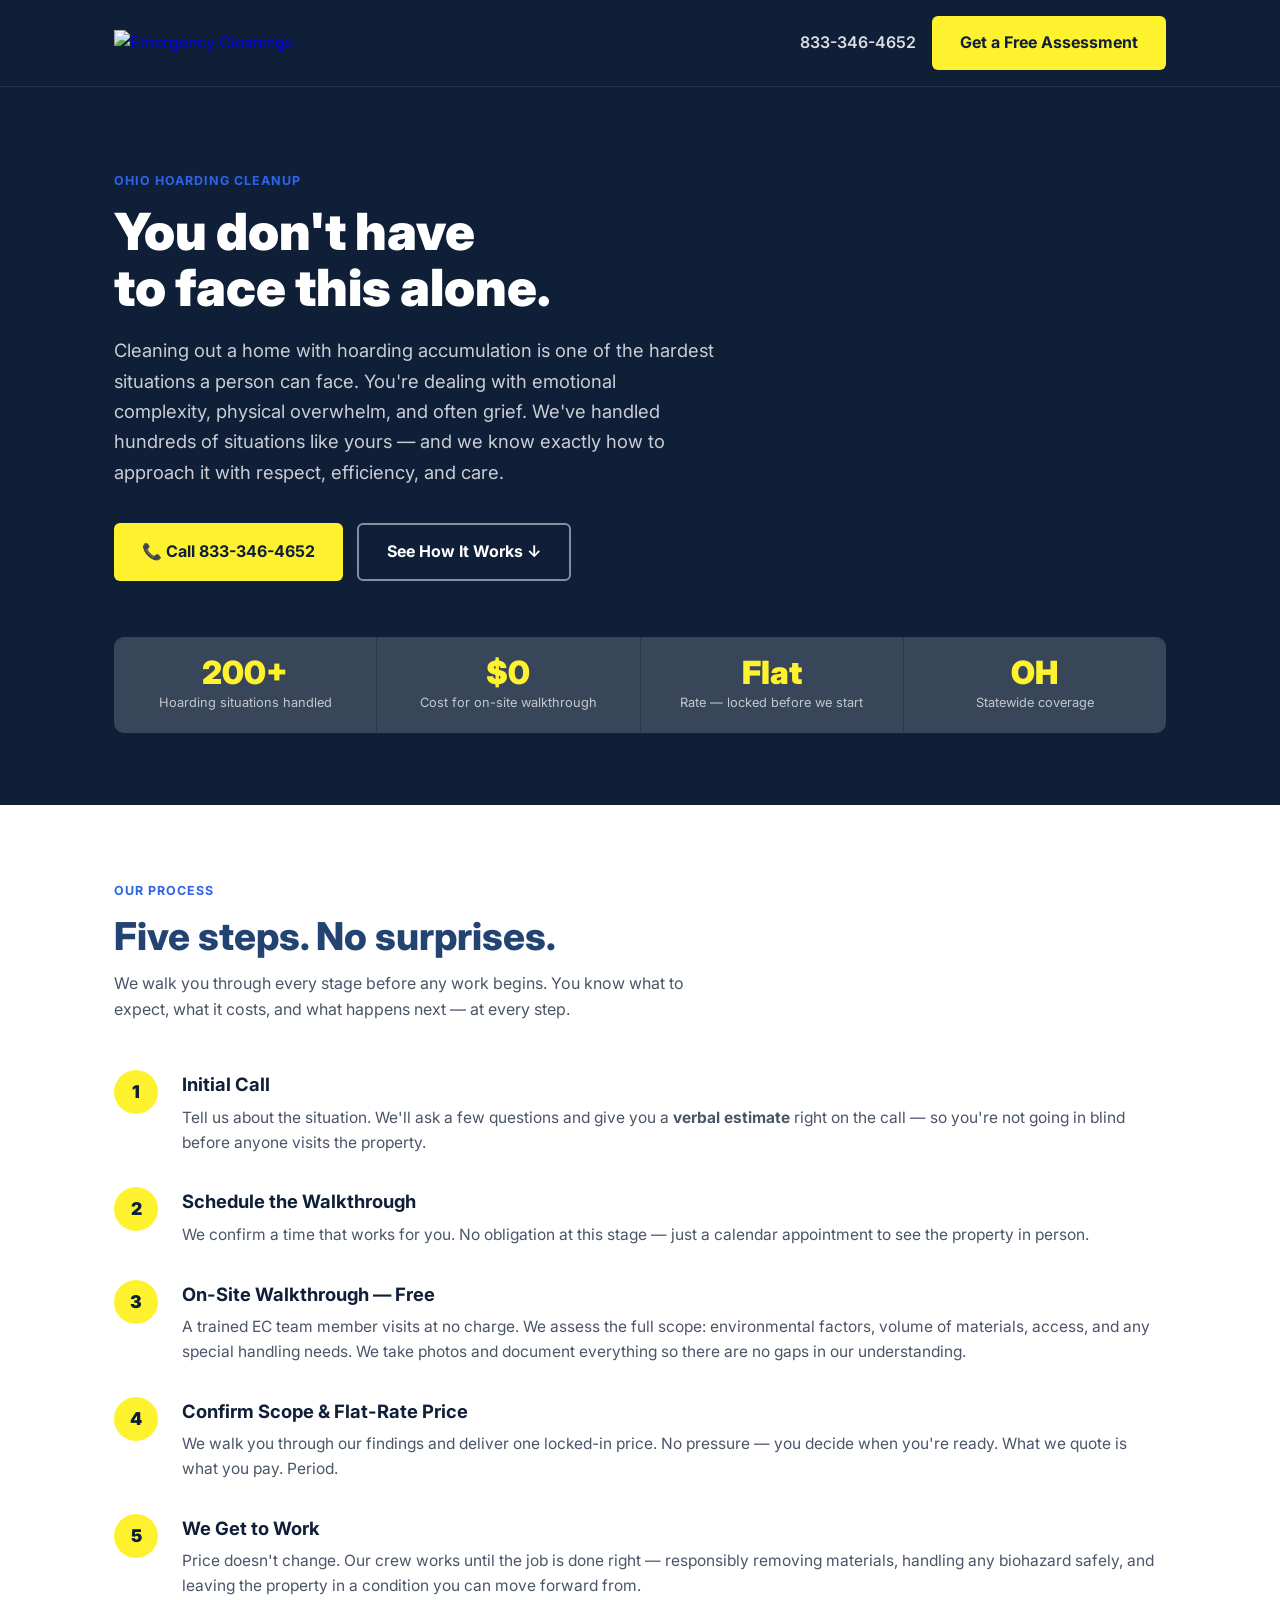
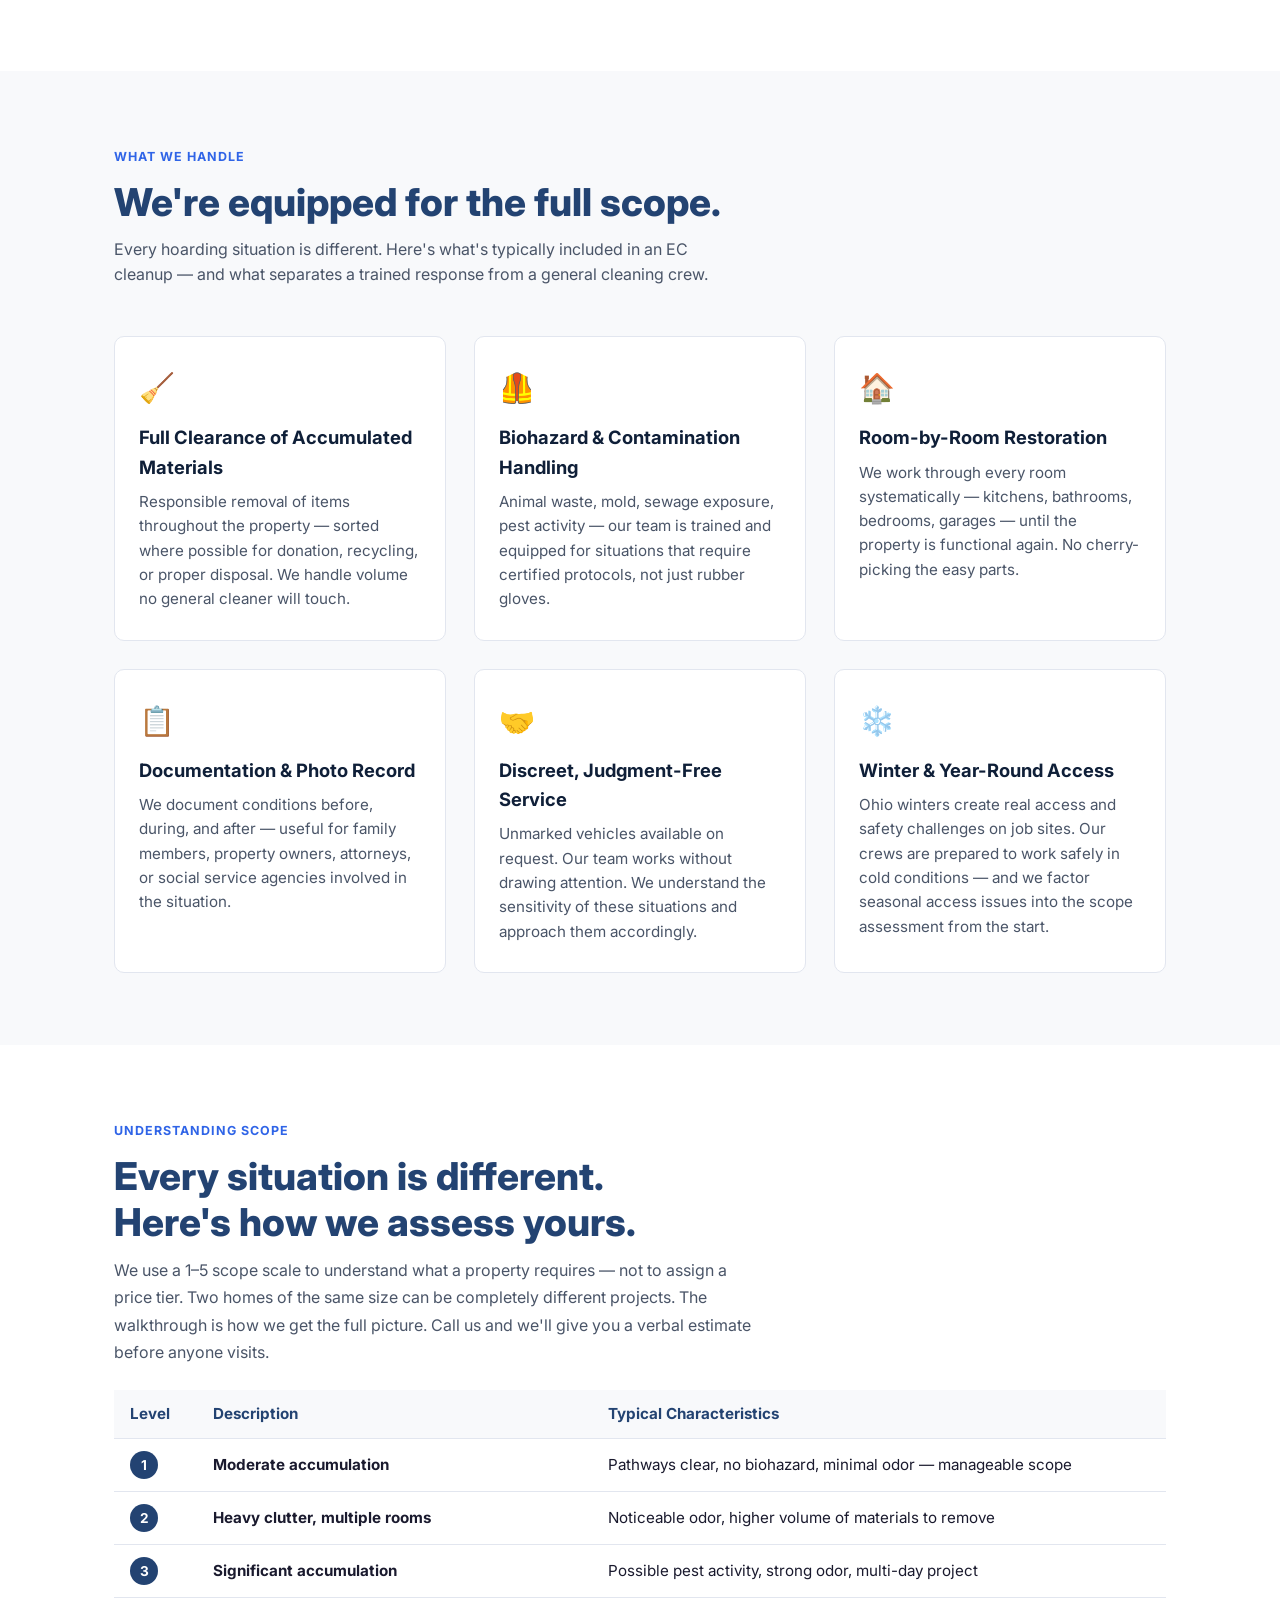
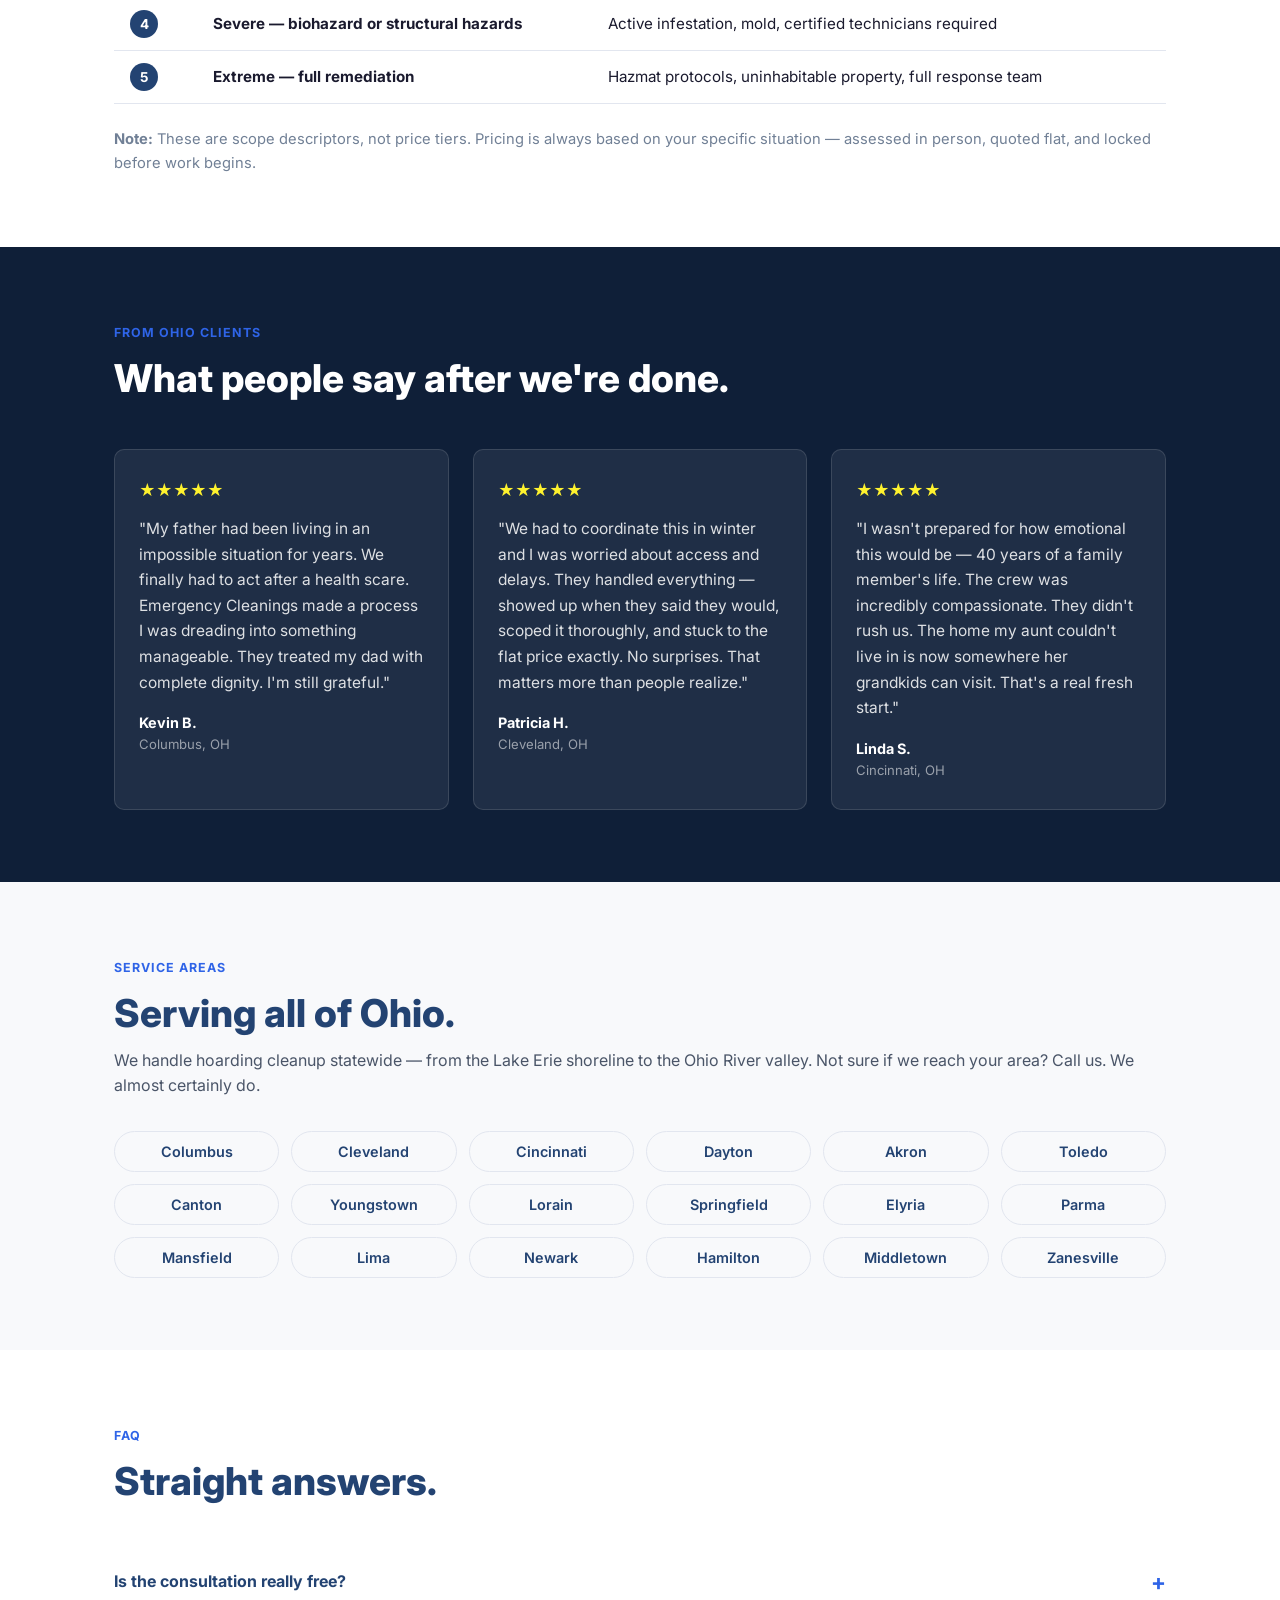
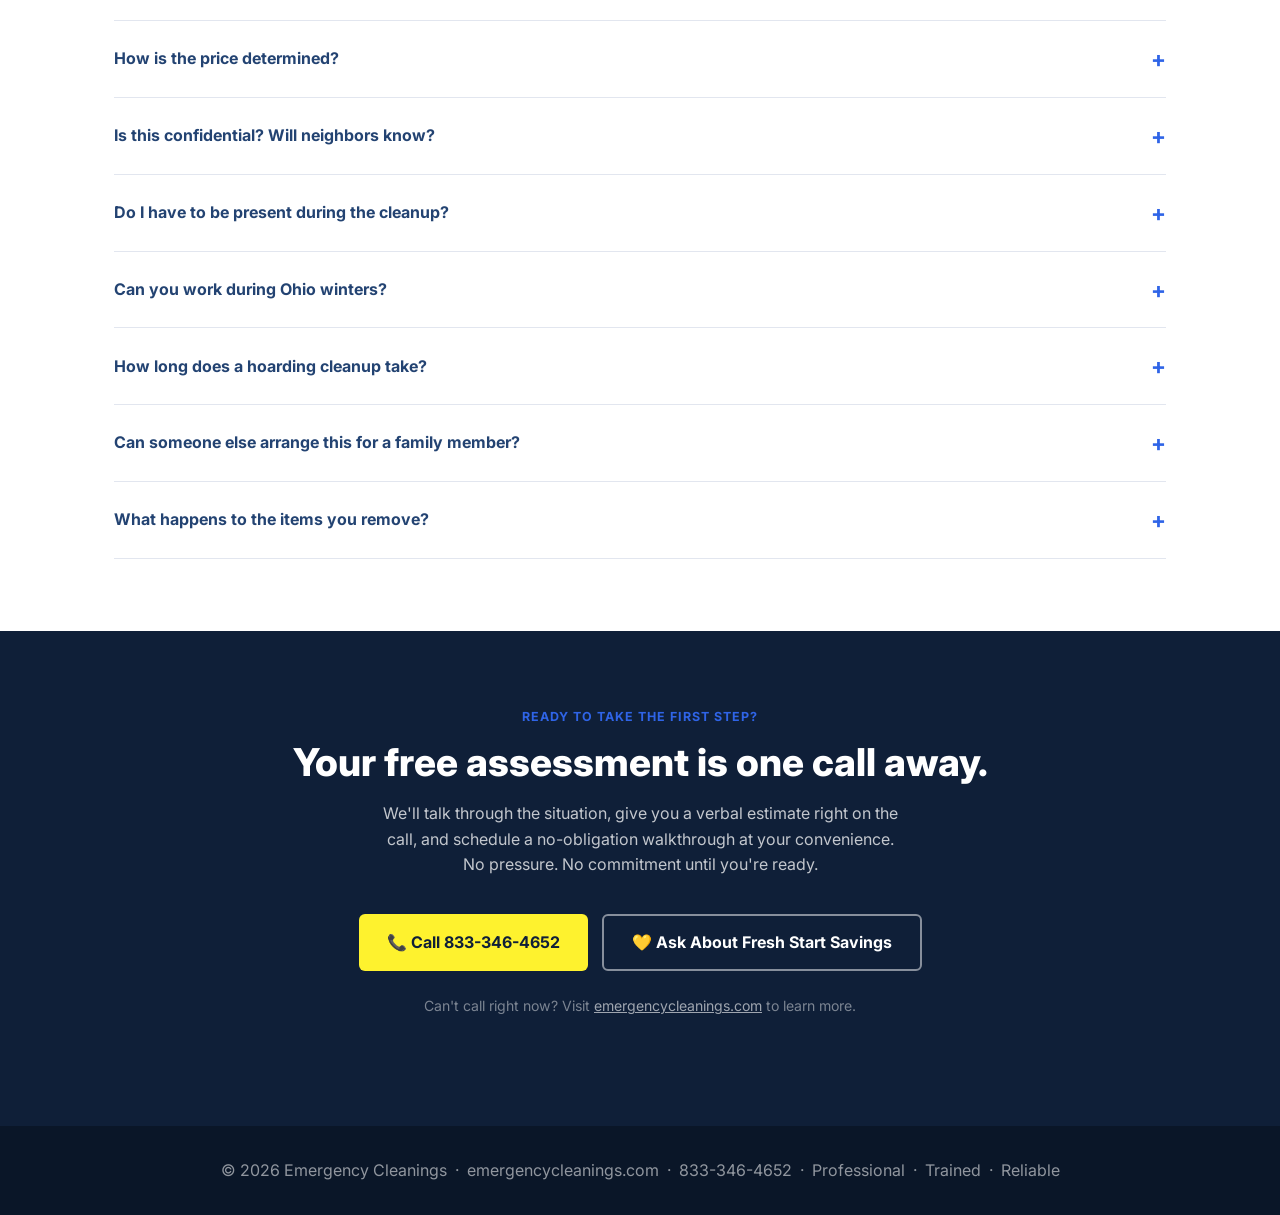
==== ohio-hoarding-cleanup/index.html @ 6fe68f60 "Add Ohio hoarding cleanup landing page" ====
<!DOCTYPE html>
<html lang="en">
<head>
  <meta charset="UTF-8" />
  <meta name="viewport" content="width=device-width, initial-scale=1.0" />
  <title>Ohio Hoarding Cleanup — Emergency Cleanings</title>
  <meta name="description" content="Professional hoarding cleanup in Ohio. Trained, licensed, and discreet. Free on-site assessment. Flat-rate pricing with no surprises. Serving Columbus, Cleveland, Cincinnati, Dayton, Akron, and more." />
  <meta property="og:title" content="Ohio Hoarding Cleanup — Emergency Cleanings" />
  <meta property="og:description" content="You don't have to face this alone. Trained hoarding cleanup specialists serving all of Ohio. Free assessment, flat-rate pricing." />
  <meta property="og:url" content="https://emergencycleanings.com/ohio-hoarding-cleanup/" />
  <link rel="preconnect" href="https://fonts.googleapis.com" />
  <link href="https://fonts.googleapis.com/css2?family=Inter:wght@400;600;700;800;900&display=swap" rel="stylesheet" />
  <link rel="stylesheet" href="../shared/styles.css" />

  <!-- Schema: LocalBusiness -->
  <script type="application/ld+json">
  {
    "@context": "https://schema.org",
    "@type": "LocalBusiness",
    "name": "Emergency Cleanings — Ohio",
    "url": "https://emergencycleanings.com/ohio-hoarding-cleanup/",
    "telephone": "833-346-4652",
    "description": "Professional hoarding cleanup services across Ohio. Trained, licensed, and discreet.",
    "areaServed": {
      "@type": "State",
      "name": "Ohio"
    },
    "serviceType": "Hoarding Cleanup",
    "priceRange": "$$"
  }
  </script>
</head>
<body>

<!-- ============================
     NAV
     ============================ -->
<nav class="nav">
  <div class="container nav__inner">
    <a class="nav__logo" href="https://emergencycleanings.com">
      <img src="https://emergencycleanings.com/wp-content/uploads/2022/07/Final-logo-for-buyer-png.png" alt="Emergency Cleanings" />
    </a>
    <div class="nav__right">
      <a class="nav__phone" href="tel:8333464652">833-346-4652</a>
      <a class="btn btn--primary" href="tel:8333464652">Get a Free Assessment</a>
    </div>
  </div>
</nav>

<!-- ============================
     HERO
     ============================ -->
<section class="hero">
  <div class="container">
    <span class="eyebrow hero__label">Ohio Hoarding Cleanup</span>
    <h1>You don't have<br>to face this alone.</h1>
    <p class="hero__sub">
      Cleaning out a home with hoarding accumulation is one of the hardest situations a person can face.
      You're dealing with emotional complexity, physical overwhelm, and often grief.
      We've handled hundreds of situations like yours — and we know exactly how to approach it
      with respect, efficiency, and care.
    </p>
    <div class="hero__ctas">
      <a class="btn btn--primary" href="tel:8333464652">📞 Call 833-346-4652</a>
      <a class="btn btn--secondary" href="#how-it-works">See How It Works ↓</a>
    </div>

    <!-- Stats bar -->
    <div class="stats-bar">
      <div class="stat">
        <span class="stat__num">200+</span>
        <span class="stat__label">Hoarding situations handled</span>
      </div>
      <div class="stat">
        <span class="stat__num">$0</span>
        <span class="stat__label">Cost for on-site walkthrough</span>
      </div>
      <div class="stat">
        <span class="stat__num">Flat</span>
        <span class="stat__label">Rate — locked before we start</span>
      </div>
      <div class="stat">
        <span class="stat__num">OH</span>
        <span class="stat__label">Statewide coverage</span>
      </div>
    </div>
  </div>
</section>

<!-- ============================
     HOW IT WORKS
     ============================ -->
<section class="section" id="how-it-works">
  <div class="container">
    <span class="eyebrow">Our Process</span>
    <h2>Five steps. No surprises.</h2>
    <p style="color:#4a5568; max-width:580px; margin: 12px 0 48px;">
      We walk you through every stage before any work begins.
      You know what to expect, what it costs, and what happens next — at every step.
    </p>

    <div class="steps">
      <div class="step">
        <div class="step__num">1</div>
        <div class="step__body">
          <h3>Initial Call</h3>
          <p>
            Tell us about the situation. We'll ask a few questions and give you a <strong>verbal estimate</strong>
            right on the call — so you're not going in blind before anyone visits the property.
          </p>
        </div>
      </div>
      <div class="step">
        <div class="step__num">2</div>
        <div class="step__body">
          <h3>Schedule the Walkthrough</h3>
          <p>
            We confirm a time that works for you. No obligation at this stage —
            just a calendar appointment to see the property in person.
          </p>
        </div>
      </div>
      <div class="step">
        <div class="step__num">3</div>
        <div class="step__body">
          <h3>On-Site Walkthrough — Free</h3>
          <p>
            A trained EC team member visits at no charge. We assess the full scope:
            environmental factors, volume of materials, access, and any special handling needs.
            We take photos and document everything so there are no gaps in our understanding.
          </p>
        </div>
      </div>
      <div class="step">
        <div class="step__num">4</div>
        <div class="step__body">
          <h3>Confirm Scope &amp; Flat-Rate Price</h3>
          <p>
            We walk you through our findings and deliver one locked-in price.
            No pressure — you decide when you're ready. What we quote is what you pay. Period.
          </p>
        </div>
      </div>
      <div class="step">
        <div class="step__num">5</div>
        <div class="step__body">
          <h3>We Get to Work</h3>
          <p>
            Price doesn't change. Our crew works until the job is done right —
            responsibly removing materials, handling any biohazard safely, and leaving the property
            in a condition you can move forward from.
          </p>
        </div>
      </div>
    </div>
  </div>
</section>

<!-- ============================
     WHAT'S INCLUDED
     ============================ -->
<section class="section section--light">
  <div class="container">
    <span class="eyebrow">What We Handle</span>
    <h2>We're equipped for the full scope.</h2>
    <p style="color:#4a5568; max-width:600px; margin: 12px 0 0;">
      Every hoarding situation is different. Here's what's typically included in an EC cleanup — and what
      separates a trained response from a general cleaning crew.
    </p>

    <div class="features">
      <div class="feature">
        <span class="feature__icon">🧹</span>
        <h3>Full Clearance of Accumulated Materials</h3>
        <p>
          Responsible removal of items throughout the property — sorted where possible for donation,
          recycling, or proper disposal. We handle volume no general cleaner will touch.
        </p>
      </div>
      <div class="feature">
        <span class="feature__icon">🦺</span>
        <h3>Biohazard &amp; Contamination Handling</h3>
        <p>
          Animal waste, mold, sewage exposure, pest activity — our team is trained and equipped
          for situations that require certified protocols, not just rubber gloves.
        </p>
      </div>
      <div class="feature">
        <span class="feature__icon">🏠</span>
        <h3>Room-by-Room Restoration</h3>
        <p>
          We work through every room systematically — kitchens, bathrooms, bedrooms, garages —
          until the property is functional again. No cherry-picking the easy parts.
        </p>
      </div>
      <div class="feature">
        <span class="feature__icon">📋</span>
        <h3>Documentation &amp; Photo Record</h3>
        <p>
          We document conditions before, during, and after — useful for family members,
          property owners, attorneys, or social service agencies involved in the situation.
        </p>
      </div>
      <div class="feature">
        <span class="feature__icon">🤝</span>
        <h3>Discreet, Judgment-Free Service</h3>
        <p>
          Unmarked vehicles available on request. Our team works without drawing attention.
          We understand the sensitivity of these situations and approach them accordingly.
        </p>
      </div>
      <div class="feature">
        <span class="feature__icon">❄️</span>
        <h3>Winter &amp; Year-Round Access</h3>
        <p>
          Ohio winters create real access and safety challenges on job sites.
          Our crews are prepared to work safely in cold conditions — and we factor
          seasonal access issues into the scope assessment from the start.
        </p>
      </div>
    </div>
  </div>
</section>

<!-- ============================
     SCOPE SCALE
     ============================ -->
<section class="section">
  <div class="container">
    <span class="eyebrow">Understanding Scope</span>
    <h2>Every situation is different.<br>Here's how we assess yours.</h2>
    <p style="color:#4a5568; max-width:640px; margin: 12px 0 0; line-height:1.7;">
      We use a 1–5 scope scale to understand what a property requires — not to assign a price tier.
      Two homes of the same size can be completely different projects. The walkthrough is how we
      get the full picture. Call us and we'll give you a verbal estimate before anyone visits.
    </p>

    <table class="scope-table">
      <thead>
        <tr>
          <th>Level</th>
          <th>Description</th>
          <th>Typical Characteristics</th>
        </tr>
      </thead>
      <tbody>
        <tr>
          <td><span class="scope-badge">1</span></td>
          <td><strong>Moderate accumulation</strong></td>
          <td>Pathways clear, no biohazard, minimal odor — manageable scope</td>
        </tr>
        <tr>
          <td><span class="scope-badge">2</span></td>
          <td><strong>Heavy clutter, multiple rooms</strong></td>
          <td>Noticeable odor, higher volume of materials to remove</td>
        </tr>
        <tr>
          <td><span class="scope-badge">3</span></td>
          <td><strong>Significant accumulation</strong></td>
          <td>Possible pest activity, strong odor, multi-day project</td>
        </tr>
        <tr>
          <td><span class="scope-badge">4</span></td>
          <td><strong>Severe — biohazard or structural hazards</strong></td>
          <td>Active infestation, mold, certified technicians required</td>
        </tr>
        <tr>
          <td><span class="scope-badge">5</span></td>
          <td><strong>Extreme — full remediation</strong></td>
          <td>Hazmat protocols, uninhabitable property, full response team</td>
        </tr>
      </tbody>
    </table>

    <p style="margin-top:24px; font-size:0.92rem; color:#718096;">
      <strong>Note:</strong> These are scope descriptors, not price tiers. Pricing is always based on your specific situation —
      assessed in person, quoted flat, and locked before work begins.
    </p>
  </div>
</section>

<!-- ============================
     TESTIMONIALS
     ============================ -->
<section class="section section--dark">
  <div class="container">
    <span class="eyebrow">From Ohio Clients</span>
    <h2 style="color:var(--white);">What people say after we're done.</h2>

    <div class="testimonials">
      <div class="testimonial">
        <div class="testimonial__stars">★★★★★</div>
        <p class="testimonial__text">
          "My father had been living in an impossible situation for years. We finally had to act
          after a health scare. Emergency Cleanings made a process I was dreading into something
          manageable. They treated my dad with complete dignity. I'm still grateful."
        </p>
        <div class="testimonial__name">Kevin B.</div>
        <div class="testimonial__loc">Columbus, OH</div>
      </div>
      <div class="testimonial">
        <div class="testimonial__stars">★★★★★</div>
        <p class="testimonial__text">
          "We had to coordinate this in winter and I was worried about access and delays.
          They handled everything — showed up when they said they would, scoped it thoroughly,
          and stuck to the flat price exactly. No surprises. That matters more than people realize."
        </p>
        <div class="testimonial__name">Patricia H.</div>
        <div class="testimonial__loc">Cleveland, OH</div>
      </div>
      <div class="testimonial">
        <div class="testimonial__stars">★★★★★</div>
        <p class="testimonial__text">
          "I wasn't prepared for how emotional this would be — 40 years of a family member's life.
          The crew was incredibly compassionate. They didn't rush us. The home my aunt couldn't live in
          is now somewhere her grandkids can visit. That's a real fresh start."
        </p>
        <div class="testimonial__name">Linda S.</div>
        <div class="testimonial__loc">Cincinnati, OH</div>
      </div>
    </div>
  </div>
</section>

<!-- ============================
     SERVICE AREAS
     ============================ -->
<section class="section section--light">
  <div class="container">
    <span class="eyebrow">Service Areas</span>
    <h2>Serving all of Ohio.</h2>
    <p style="color:#4a5568; margin: 12px 0 0;">
      We handle hoarding cleanup statewide — from the Lake Erie shoreline to the Ohio River valley.
      Not sure if we reach your area? Call us. We almost certainly do.
    </p>

    <div class="cities-grid">
      <div class="city-pill">Columbus</div>
      <div class="city-pill">Cleveland</div>
      <div class="city-pill">Cincinnati</div>
      <div class="city-pill">Dayton</div>
      <div class="city-pill">Akron</div>
      <div class="city-pill">Toledo</div>
      <div class="city-pill">Canton</div>
      <div class="city-pill">Youngstown</div>
      <div class="city-pill">Lorain</div>
      <div class="city-pill">Springfield</div>
      <div class="city-pill">Elyria</div>
      <div class="city-pill">Parma</div>
      <div class="city-pill">Mansfield</div>
      <div class="city-pill">Lima</div>
      <div class="city-pill">Newark</div>
      <div class="city-pill">Hamilton</div>
      <div class="city-pill">Middletown</div>
      <div class="city-pill">Zanesville</div>
    </div>
  </div>
</section>

<!-- ============================
     FAQ
     ============================ -->
<section class="section">
  <div class="container">
    <span class="eyebrow">FAQ</span>
    <h2>Straight answers.</h2>

    <div class="faq" style="margin-top:40px;">
      <details class="faq-item">
        <summary>Is the consultation really free?</summary>
        <p>Yes. There's no charge for travel, our time, or the on-site walkthrough. We visit, assess, and give you a locked-in flat price. You decide from there — no pressure, no obligation.</p>
      </details>
      <details class="faq-item">
        <summary>How is the price determined?</summary>
        <p>We don't bill by the hour and we don't publish a price menu — because every situation is genuinely different. Pricing is based on five factors: environmental risk, disposal and hauling volume, distance and access, labor and scope, and supplies and equipment. We scope your project in person, then give you one flat rate that doesn't change.</p>
      </details>
      <details class="faq-item">
        <summary>Is this confidential? Will neighbors know?</summary>
        <p>We understand the sensitivity of these situations. Unmarked vehicles are available on request. Our crew works professionally and without drawing attention. What happens at the property stays between you and us.</p>
      </details>
      <details class="faq-item">
        <summary>Do I have to be present during the cleanup?</summary>
        <p>Not necessarily. Many clients prefer not to be on-site for the full project — that's completely fine. We'll coordinate access, keep you updated, and walk you through the finished space when we're done.</p>
      </details>
      <details class="faq-item">
        <summary>Can you work during Ohio winters?</summary>
        <p>Yes. We factor seasonal conditions into the scope assessment — access challenges, weather delays, and cold-weather safety protocols are part of what we plan for. We don't let Ohio winters be an excuse to defer work that needs to happen.</p>
      </details>
      <details class="faq-item">
        <summary>How long does a hoarding cleanup take?</summary>
        <p>It depends on the scope. A Level 1 or 2 situation may be completed in a day. Levels 3–5 are typically multi-day projects. We'll give you an honest timeline estimate during the walkthrough — and we work until the job is done right, not just until the day runs out.</p>
      </details>
      <details class="faq-item">
        <summary>Can someone else arrange this for a family member?</summary>
        <p>Yes. Family members, estate executors, social workers, and property managers arrange cleanups on behalf of others regularly. Call us and we'll walk through the situation together.</p>
      </details>
      <details class="faq-item">
        <summary>What happens to the items you remove?</summary>
        <p>We sort where possible — items that can be donated go to donation, recyclables are handled responsibly. What can't be reused is disposed of through proper channels. We document the process and handle everything with respect for the property and the people involved.</p>
      </details>
    </div>
  </div>
</section>

<!-- ============================
     FINAL CTA
     ============================ -->
<section class="cta-section">
  <div class="container">
    <span class="eyebrow" style="color:var(--blue-accent);">Ready to take the first step?</span>
    <h2>Your free assessment is one call away.</h2>
    <p>
      We'll talk through the situation, give you a verbal estimate right on the call,
      and schedule a no-obligation walkthrough at your convenience.
      No pressure. No commitment until you're ready.
    </p>
    <div class="cta-buttons">
      <a class="btn btn--primary" href="tel:8333464652">📞 Call 833-346-4652</a>
      <a class="btn btn--secondary" href="https://emergencycleanings.com/fresh-start/">💛 Ask About Fresh Start Savings</a>
    </div>
    <p style="margin-top:24px; font-size:0.88rem; color:rgba(255,255,255,0.45);">
      Can't call right now? Visit <a href="https://emergencycleanings.com" style="color:rgba(255,255,255,0.6);">emergencycleanings.com</a> to learn more.
    </p>
  </div>
</section>

<!-- ============================
     FOOTER
     ============================ -->
<footer class="footer">
  <div class="container">
    <p>
      © 2026 Emergency Cleanings &nbsp;·&nbsp;
      <a href="https://emergencycleanings.com">emergencycleanings.com</a> &nbsp;·&nbsp;
      <a href="tel:8333464652">833-346-4652</a> &nbsp;·&nbsp;
      Professional &nbsp;·&nbsp; Trained &nbsp;·&nbsp; Reliable
    </p>
  </div>
</footer>

</body>
</html>
---- shared/styles.css ----
/* ============================================================
   Emergency Cleanings — Shared Brand Styles
   Color palette verified from live site (May 2026)
   ============================================================ */

:root {
  --navy-dark:   #0f1f38;   /* hero, nav, footer backgrounds */
  --navy:        #234372;   /* H2 headings, primary on light */
  --body-text:   #1a1a2e;   /* body copy */
  --yellow:      #fef22e;   /* buttons, badges, CTAs — always use --navy-dark text on top */
  --blue-accent: #2f64e7;   /* section eyebrow labels / tags */
  --white:       #ffffff;
  --light-bg:    #f8f9fb;
  --border:      #e2e6ef;
}

*, *::before, *::after { box-sizing: border-box; margin: 0; padding: 0; }

html { scroll-behavior: smooth; }

body {
  font-family: 'Inter', sans-serif;
  font-size: 16px;
  color: var(--body-text);
  background: var(--white);
  line-height: 1.6;
}

/* ---- Typography ---- */
h1 { font-size: clamp(2rem, 5vw, 3.2rem); font-weight: 900; line-height: 1.1; }
h2 { font-size: clamp(1.6rem, 3.5vw, 2.4rem); font-weight: 800; color: var(--navy); line-height: 1.2; }
h3 { font-size: 1.15rem; font-weight: 700; color: var(--navy-dark); }
p  { font-size: 1rem; font-weight: 400; }

/* ---- Utility ---- */
.container { max-width: 1100px; margin: 0 auto; padding: 0 24px; }
.section    { padding: 72px 0; }
.section--dark { background: var(--navy-dark); color: var(--white); }
.section--light { background: var(--light-bg); }

.eyebrow {
  display: inline-block;
  font-size: 0.78rem;
  font-weight: 700;
  letter-spacing: 0.08em;
  text-transform: uppercase;
  color: var(--blue-accent);
  margin-bottom: 12px;
}

/* ---- Buttons ---- */
.btn {
  display: inline-flex;
  align-items: center;
  gap: 8px;
  padding: 14px 28px;
  border-radius: 6px;
  font-size: 1rem;
  font-weight: 700;
  text-decoration: none;
  transition: opacity 0.15s ease, transform 0.15s ease;
  cursor: pointer;
  border: none;
}
.btn:hover { opacity: 0.9; transform: translateY(-1px); }
.btn--primary   { background: var(--yellow); color: var(--navy-dark); }
.btn--secondary { background: transparent; color: var(--white); border: 2px solid rgba(255,255,255,0.5); }
.btn--outline   { background: transparent; color: var(--navy); border: 2px solid var(--navy); }

/* ---- Nav ---- */
.nav {
  background: var(--navy-dark);
  padding: 16px 0;
  position: sticky;
  top: 0;
  z-index: 100;
  border-bottom: 1px solid rgba(255,255,255,0.08);
}
.nav__inner {
  display: flex;
  align-items: center;
  justify-content: space-between;
  gap: 16px;
}
.nav__logo img { height: 44px; }
.nav__right { display: flex; align-items: center; gap: 16px; }
.nav__phone {
  color: rgba(255,255,255,0.85);
  text-decoration: none;
  font-weight: 600;
  font-size: 1rem;
}
.nav__phone:hover { color: var(--yellow); }

/* ---- Hero ---- */
.hero {
  background: var(--navy-dark);
  color: var(--white);
  padding: 80px 0 72px;
}
.hero__label { color: var(--blue-accent); }
.hero h1 { color: var(--white); margin-bottom: 20px; }
.hero__sub {
  font-size: 1.15rem;
  color: rgba(255,255,255,0.78);
  max-width: 600px;
  margin-bottom: 36px;
  line-height: 1.65;
}
.hero__ctas { display: flex; flex-wrap: wrap; gap: 14px; margin-bottom: 56px; }

/* ---- Stats bar ---- */
.stats-bar {
  display: grid;
  grid-template-columns: repeat(auto-fit, minmax(140px, 1fr));
  gap: 1px;
  background: rgba(255,255,255,0.12);
  border-radius: 10px;
  overflow: hidden;
}
.stat {
  background: rgba(255,255,255,0.06);
  padding: 20px 16px;
  text-align: center;
}
.stat__num {
  display: block;
  font-size: 2rem;
  font-weight: 900;
  color: var(--yellow);
  line-height: 1;
}
.stat__label {
  display: block;
  font-size: 0.8rem;
  color: rgba(255,255,255,0.7);
  margin-top: 4px;
}

/* ---- Steps ---- */
.steps { display: flex; flex-direction: column; gap: 32px; }
.step {
  display: flex;
  gap: 24px;
  align-items: flex-start;
}
.step__num {
  flex-shrink: 0;
  width: 44px;
  height: 44px;
  border-radius: 50%;
  background: var(--yellow);
  color: var(--navy-dark);
  font-weight: 900;
  font-size: 1.1rem;
  display: flex;
  align-items: center;
  justify-content: center;
}
.step__body h3 { margin-bottom: 6px; }
.step__body p  { color: #4a5568; font-size: 0.97rem; }

/* ---- Feature grid ---- */
.features {
  display: grid;
  grid-template-columns: repeat(auto-fit, minmax(260px, 1fr));
  gap: 28px;
  margin-top: 48px;
}
.feature {
  background: var(--white);
  border: 1px solid var(--border);
  border-radius: 10px;
  padding: 28px 24px;
}
.feature__icon {
  font-size: 1.8rem;
  margin-bottom: 12px;
  display: block;
}
.feature h3 { margin-bottom: 8px; }
.feature p  { color: #4a5568; font-size: 0.95rem; }

/* ---- Scope scale ---- */
.scope-table { width: 100%; border-collapse: collapse; margin-top: 24px; }
.scope-table th, .scope-table td {
  padding: 12px 16px;
  text-align: left;
  border-bottom: 1px solid var(--border);
  font-size: 0.95rem;
}
.scope-table th { font-weight: 700; color: var(--navy); background: var(--light-bg); }
.scope-badge {
  display: inline-block;
  width: 28px;
  height: 28px;
  border-radius: 50%;
  background: var(--navy);
  color: var(--white);
  font-weight: 700;
  text-align: center;
  line-height: 28px;
  font-size: 0.85rem;
}

/* ---- Cities ---- */
.cities-grid {
  display: grid;
  grid-template-columns: repeat(auto-fill, minmax(150px, 1fr));
  gap: 12px;
  margin-top: 32px;
}
.city-pill {
  background: var(--light-bg);
  border: 1px solid var(--border);
  border-radius: 999px;
  padding: 8px 16px;
  font-size: 0.9rem;
  font-weight: 600;
  color: var(--navy);
  text-align: center;
}

/* ---- Testimonials ---- */
.testimonials {
  display: grid;
  grid-template-columns: repeat(auto-fit, minmax(280px, 1fr));
  gap: 24px;
  margin-top: 48px;
}
.testimonial {
  background: rgba(255,255,255,0.07);
  border: 1px solid rgba(255,255,255,0.12);
  border-radius: 10px;
  padding: 28px 24px;
}
.testimonial__stars { color: var(--yellow); font-size: 1rem; margin-bottom: 12px; }
.testimonial__text  { color: rgba(255,255,255,0.85); font-size: 0.97rem; line-height: 1.65; margin-bottom: 16px; }
.testimonial__name  { font-weight: 700; color: var(--white); font-size: 0.9rem; }
.testimonial__loc   { color: rgba(255,255,255,0.55); font-size: 0.82rem; }

/* ---- FAQ ---- */
.faq { display: flex; flex-direction: column; gap: 0; margin-top: 40px; }
.faq-item {
  border-bottom: 1px solid var(--border);
}
.faq-item summary {
  list-style: none;
  padding: 20px 0;
  font-weight: 700;
  color: var(--navy);
  cursor: pointer;
  display: flex;
  justify-content: space-between;
  align-items: center;
  gap: 16px;
}
.faq-item summary::-webkit-details-marker { display: none; }
.faq-item summary::after {
  content: '+';
  font-size: 1.4rem;
  color: var(--blue-accent);
  flex-shrink: 0;
}
.faq-item[open] summary::after { content: '−'; }
.faq-item p { padding-bottom: 20px; color: #4a5568; font-size: 0.97rem; line-height: 1.7; }

/* ---- CTA section ---- */
.cta-section {
  background: var(--navy-dark);
  color: var(--white);
  padding: 72px 0;
  text-align: center;
}
.cta-section h2 { color: var(--white); margin-bottom: 16px; }
.cta-section p  { color: rgba(255,255,255,0.75); margin-bottom: 36px; max-width: 520px; margin-left: auto; margin-right: auto; }
.cta-section .cta-buttons { display: flex; justify-content: center; flex-wrap: wrap; gap: 14px; }

/* ---- Footer ---- */
.footer {
  background: #0a1628;
  color: rgba(255,255,255,0.55);
  padding: 32px 0;
  font-size: 0.85rem;
  text-align: center;
}
.footer a { color: rgba(255,255,255,0.55); text-decoration: none; }
.footer a:hover { color: var(--yellow); }

/* ---- Responsive ---- */
@media (max-width: 640px) {
  .section { padding: 52px 0; }
  .hero { padding: 56px 0 52px; }
  .hero__ctas { flex-direction: column; }
  .step { flex-direction: column; }
  .cta-section .cta-buttons { flex-direction: column; align-items: center; }
}
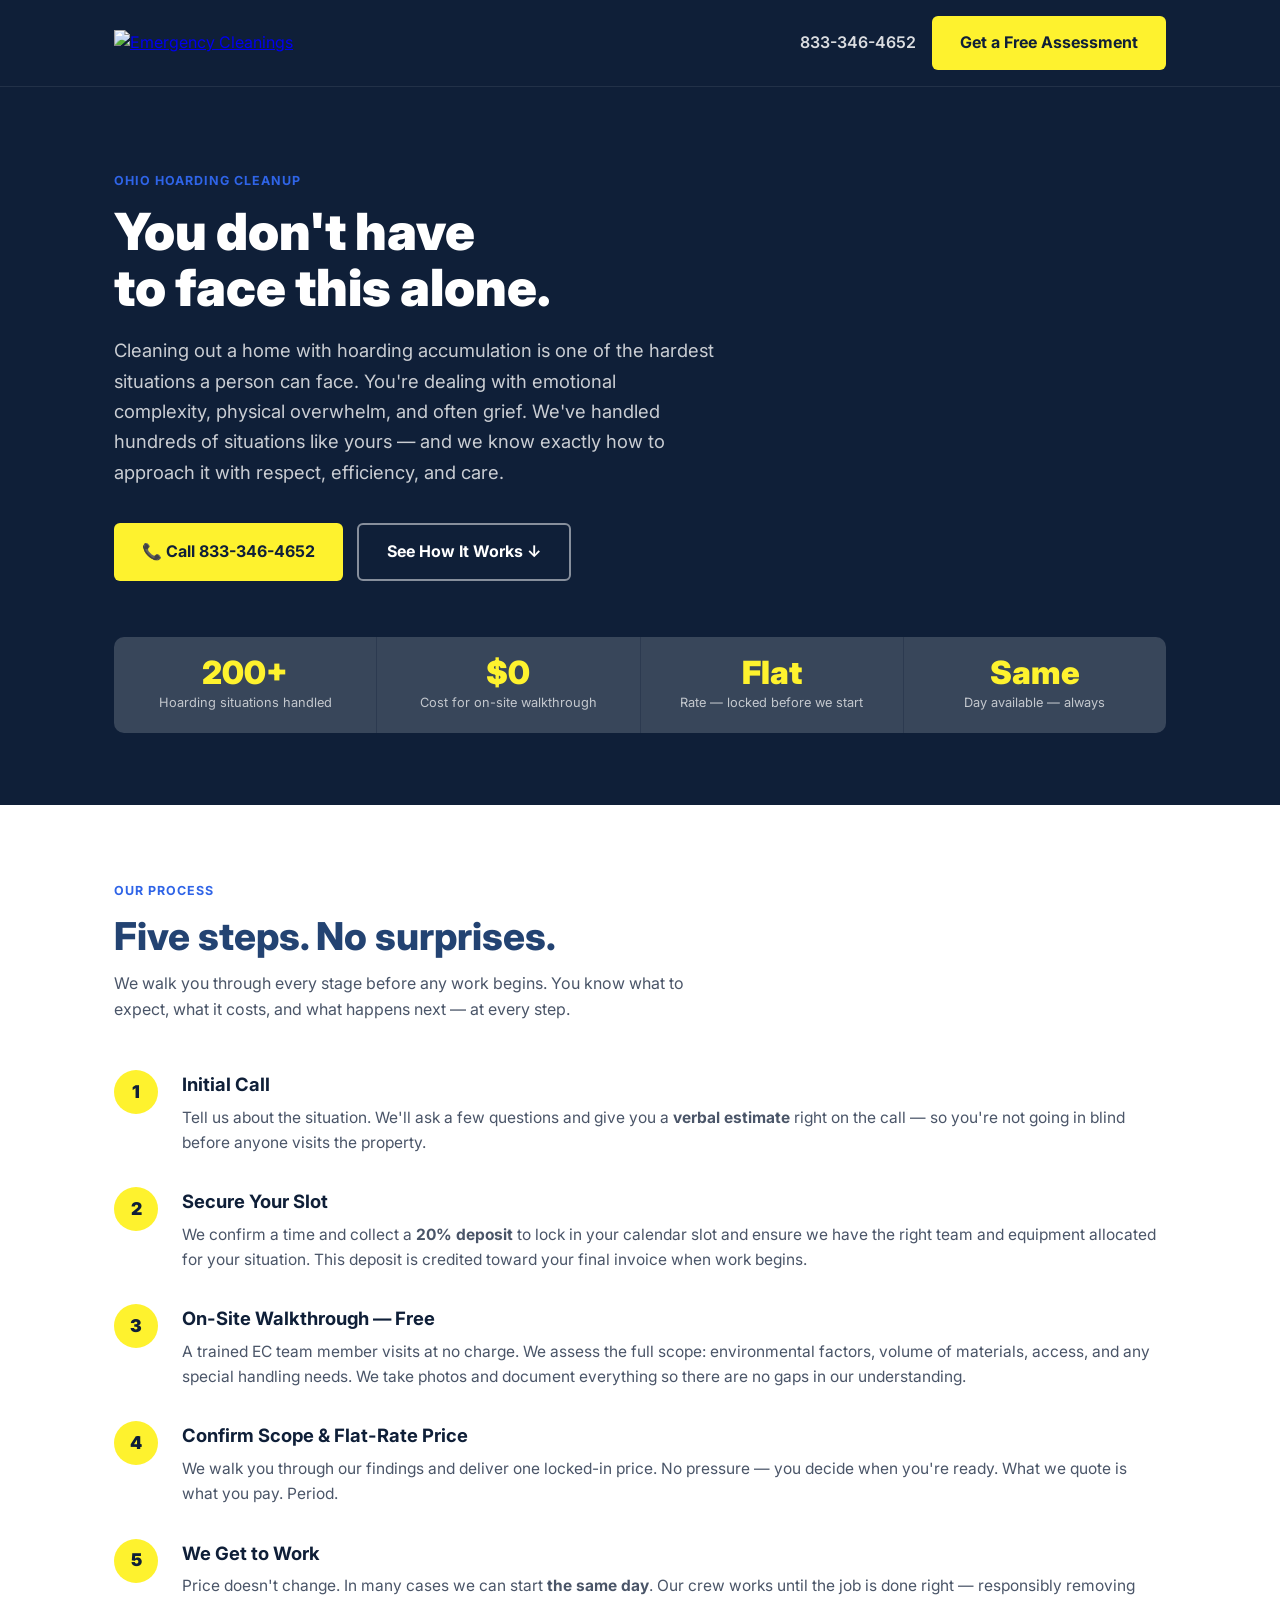
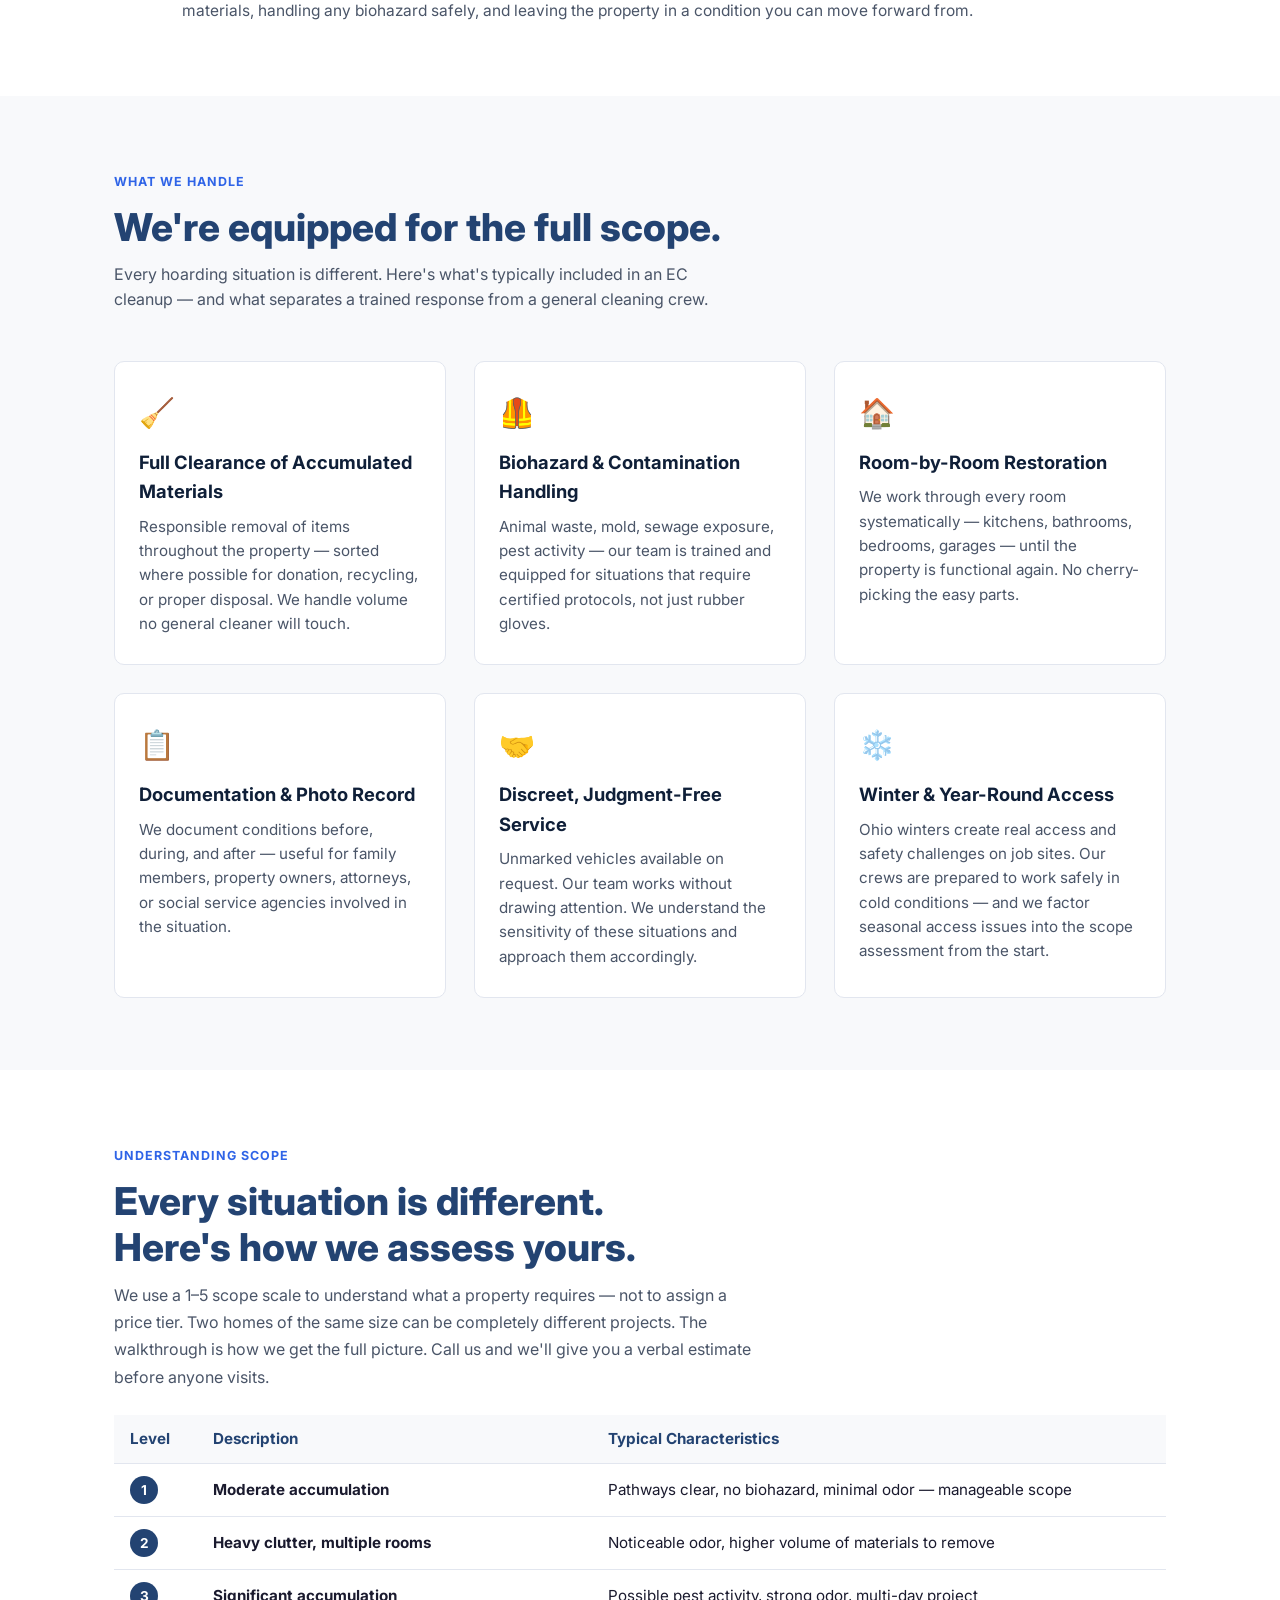
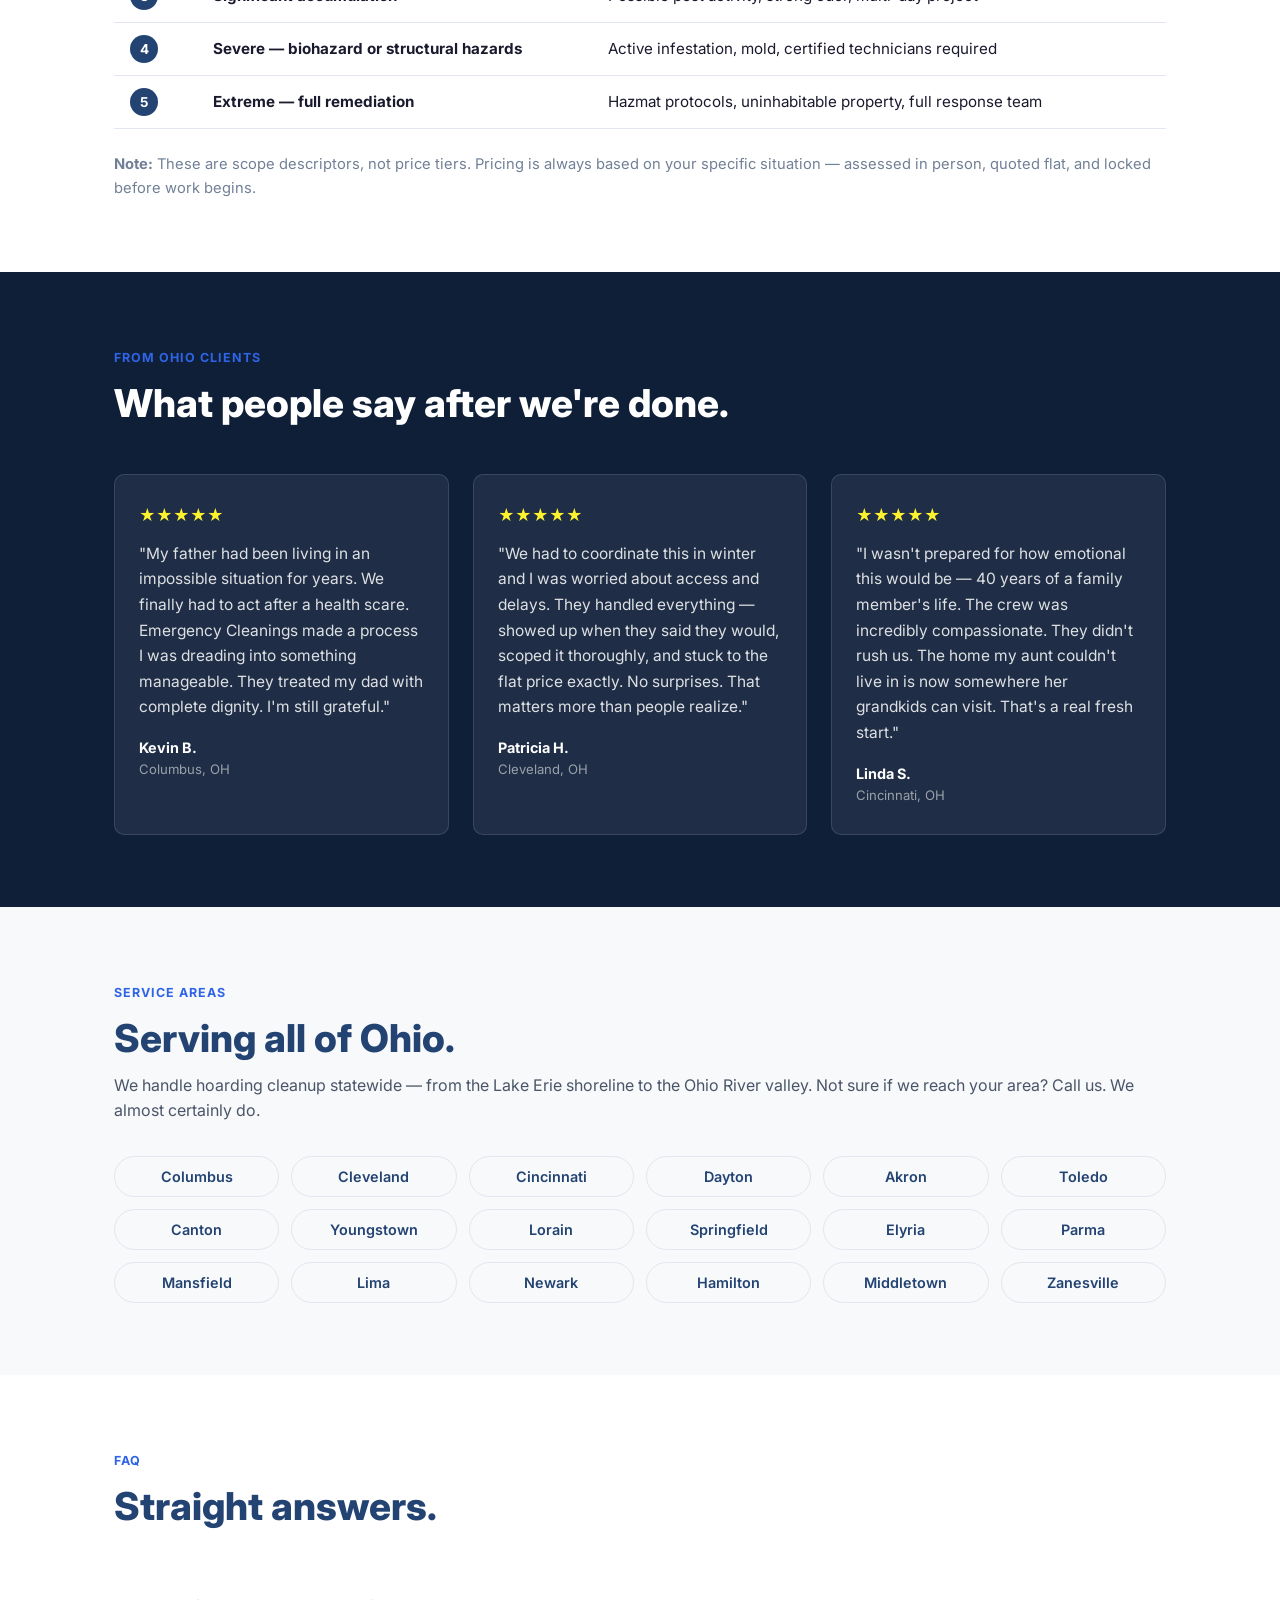
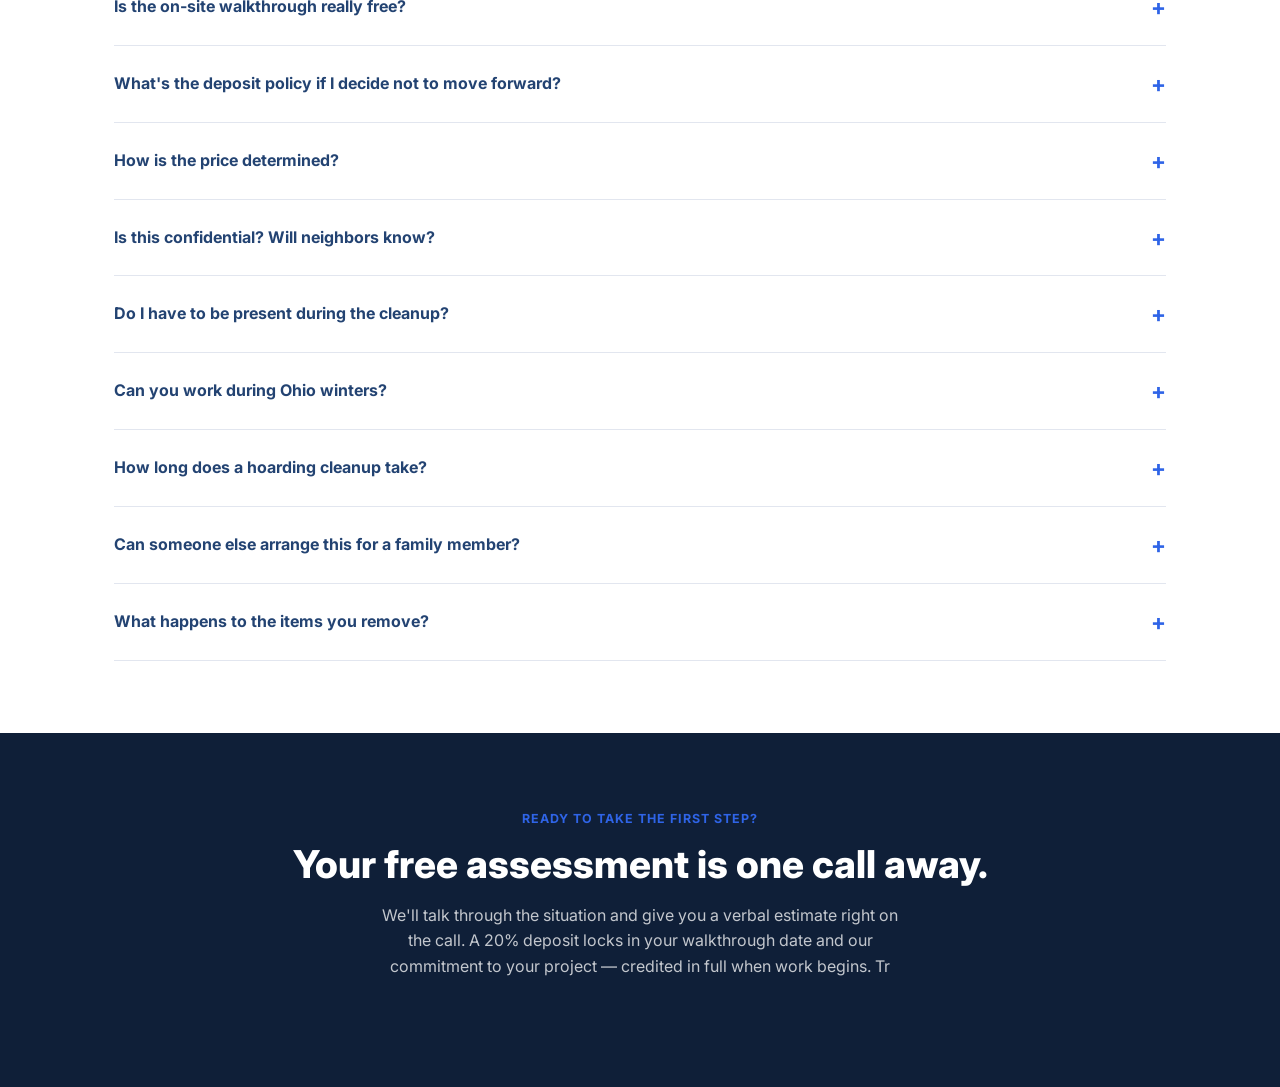
==== commit 1628b190: "Fix: deposit language, same-day availability, FAQ updates" ====
--- a/ohio-hoarding-cleanup/index.html
+++ b/ohio-hoarding-cleanup/index.html
@@ -80,8 +80,8 @@
         <span class="stat__label">Rate — locked before we start</span>
       </div>
       <div class="stat">
-        <span class="stat__num">OH</span>
-        <span class="stat__label">Statewide coverage</span>
+        <span class="stat__num">Same</span>
+        <span class="stat__label">Day available — always</span>
       </div>
     </div>
   </div>
@@ -113,10 +113,11 @@
       <div class="step">
         <div class="step__num">2</div>
         <div class="step__body">
-          <h3>Schedule the Walkthrough</h3>
+          <h3>Secure Your Slot</h3>
           <p>
-            We confirm a time that works for you. No obligation at this stage —
-            just a calendar appointment to see the property in person.
+            We confirm a time and collect a <strong>20% deposit</strong> to lock in your calendar slot
+            and ensure we have the right team and equipment allocated for your situation.
+            This deposit is credited toward your final invoice when work begins.
           </p>
         </div>
       </div>
@@ -146,9 +147,10 @@
         <div class="step__body">
           <h3>We Get to Work</h3>
           <p>
-            Price doesn't change. Our crew works until the job is done right —
-            responsibly removing materials, handling any biohazard safely, and leaving the property
-            in a condition you can move forward from.
+            Price doesn't change. In many cases we can start <strong>the same day</strong>.
+            Our crew works until the job is done right — responsibly removing materials,
+            handling any biohazard safely, and leaving the property in a condition
+            you can move forward from.
           </p>
         </div>
       </div>
@@ -367,8 +369,12 @@
 
     <div class="faq" style="margin-top:40px;">
       <details class="faq-item">
-        <summary>Is the consultation really free?</summary>
-        <p>Yes. There's no charge for travel, our time, or the on-site walkthrough. We visit, assess, and give you a locked-in flat price. You decide from there — no pressure, no obligation.</p>
+        <summary>Is the on-site walkthrough really free?</summary>
+        <p>Yes — the walkthrough itself is free. No charge for travel or our team's time on-site. To book your walkthrough and secure your slot, we collect a 20% deposit after your initial call. This deposit locks in your calendar date and ensures we have the right resources allocated for your situation. It's credited in full toward your final invoice when work begins.</p>
+      </details>
+      <details class="faq-item">
+        <summary>What's the deposit policy if I decide not to move forward?</summary>
+        <p>The 20% deposit secures your slot and our commitment to your project. If your final quote comes in within the range we discussed on the initial call and you decide not to proceed, the deposit is non-refundable — it covers the resources we allocated for your project. If the final quote comes in higher than what we estimated and you choose not to move forward, the deposit is fully refunded to your card within 5–7 business days.</p>
       </details>
       <details class="faq-item">
         <summary>How is the price determined?</summary>
@@ -410,33 +416,6 @@
     <span class="eyebrow" style="color:var(--blue-accent);">Ready to take the first step?</span>
     <h2>Your free assessment is one call away.</h2>
     <p>
-      We'll talk through the situation, give you a verbal estimate right on the call,
-      and schedule a no-obligation walkthrough at your convenience.
-      No pressure. No commitment until you're ready.
-    </p>
-    <div class="cta-buttons">
-      <a class="btn btn--primary" href="tel:8333464652">📞 Call 833-346-4652</a>
-      <a class="btn btn--secondary" href="https://emergencycleanings.com/fresh-start/">💛 Ask About Fresh Start Savings</a>
-    </div>
-    <p style="margin-top:24px; font-size:0.88rem; color:rgba(255,255,255,0.45);">
-      Can't call right now? Visit <a href="https://emergencycleanings.com" style="color:rgba(255,255,255,0.6);">emergencycleanings.com</a> to learn more.
-    </p>
-  </div>
-</section>
-
-<!-- ============================
-     FOOTER
-     ============================ -->
-<footer class="footer">
-  <div class="container">
-    <p>
-      © 2026 Emergency Cleanings &nbsp;·&nbsp;
-      <a href="https://emergencycleanings.com">emergencycleanings.com</a> &nbsp;·&nbsp;
-      <a href="tel:8333464652">833-346-4652</a> &nbsp;·&nbsp;
-      Professional &nbsp;·&nbsp; Trained &nbsp;·&nbsp; Reliable
-    </p>
-  </div>
-</footer>
-
-</body>
-</html>
+      We'll talk through the situation and give you a verbal estimate right on the call.
+      A 20% deposit locks in your walkthrough date and our commitment to your project —
+      credited in full when work begins. Tr
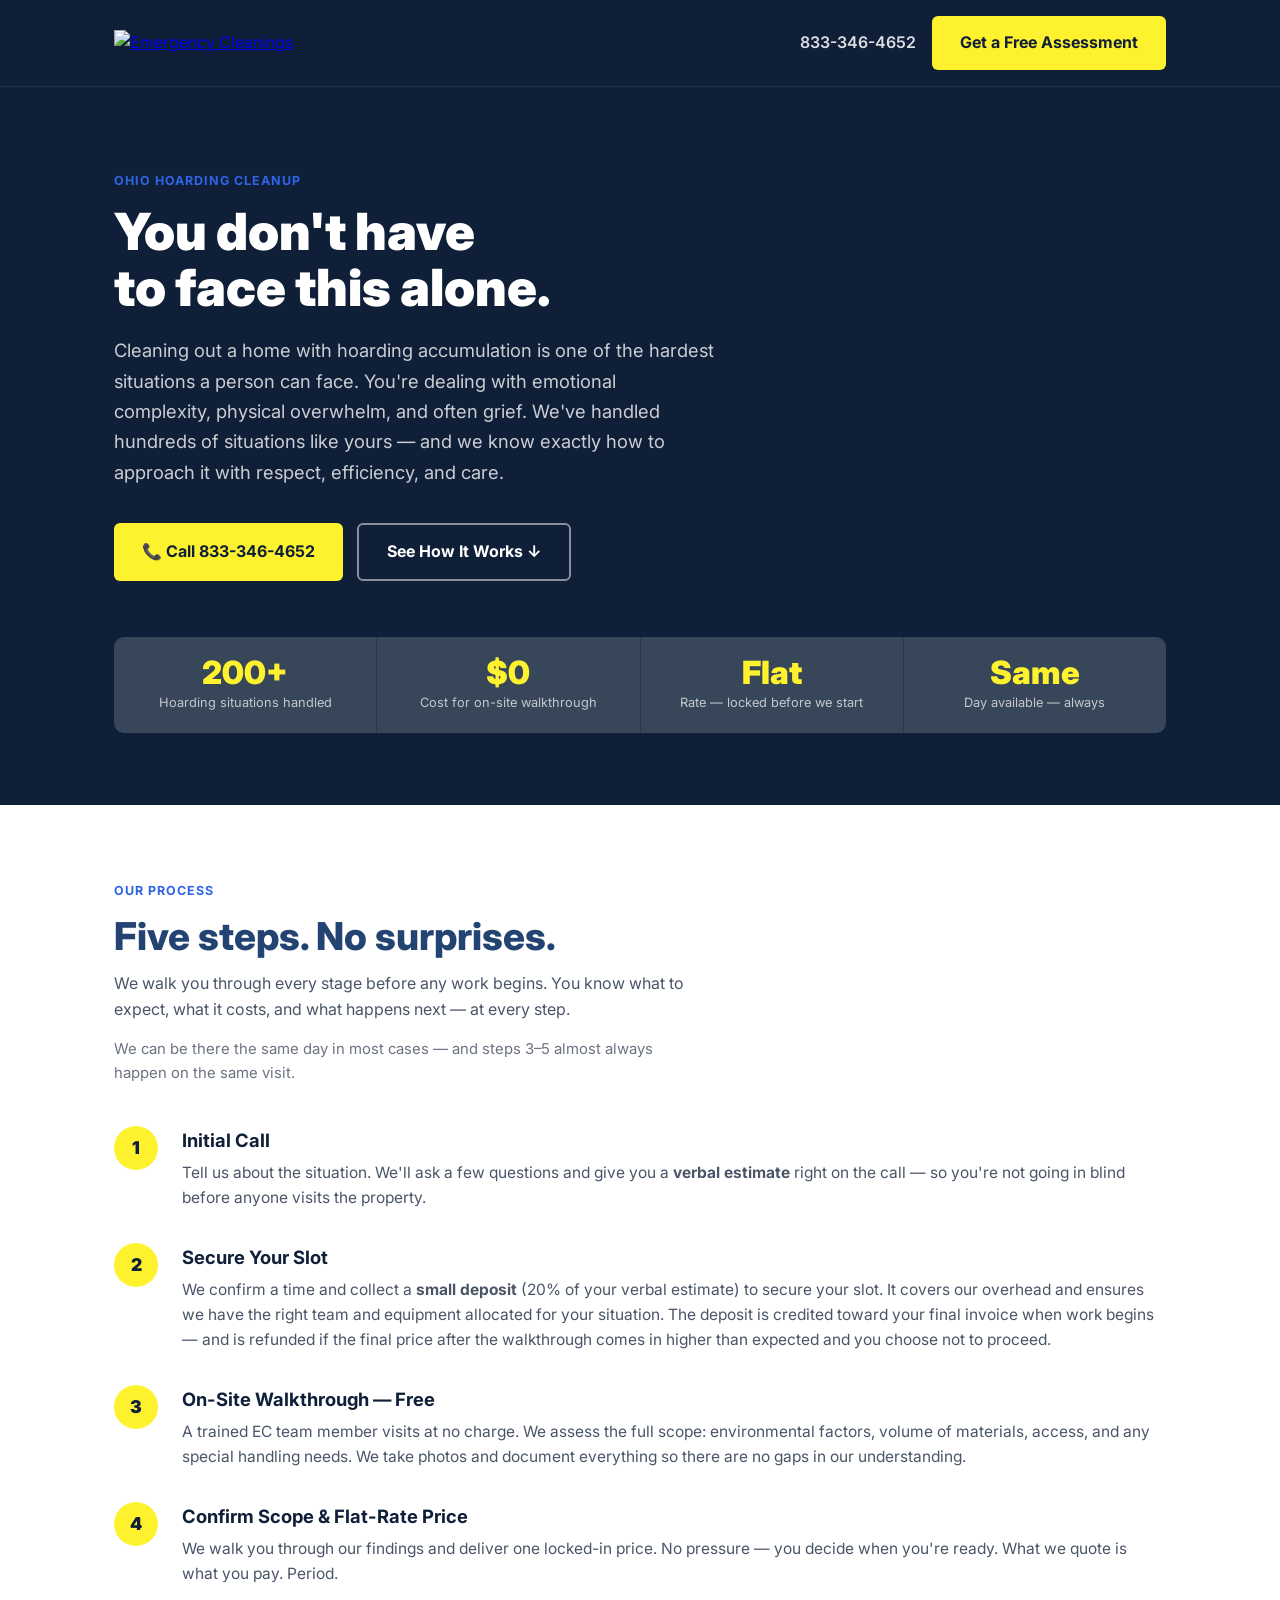
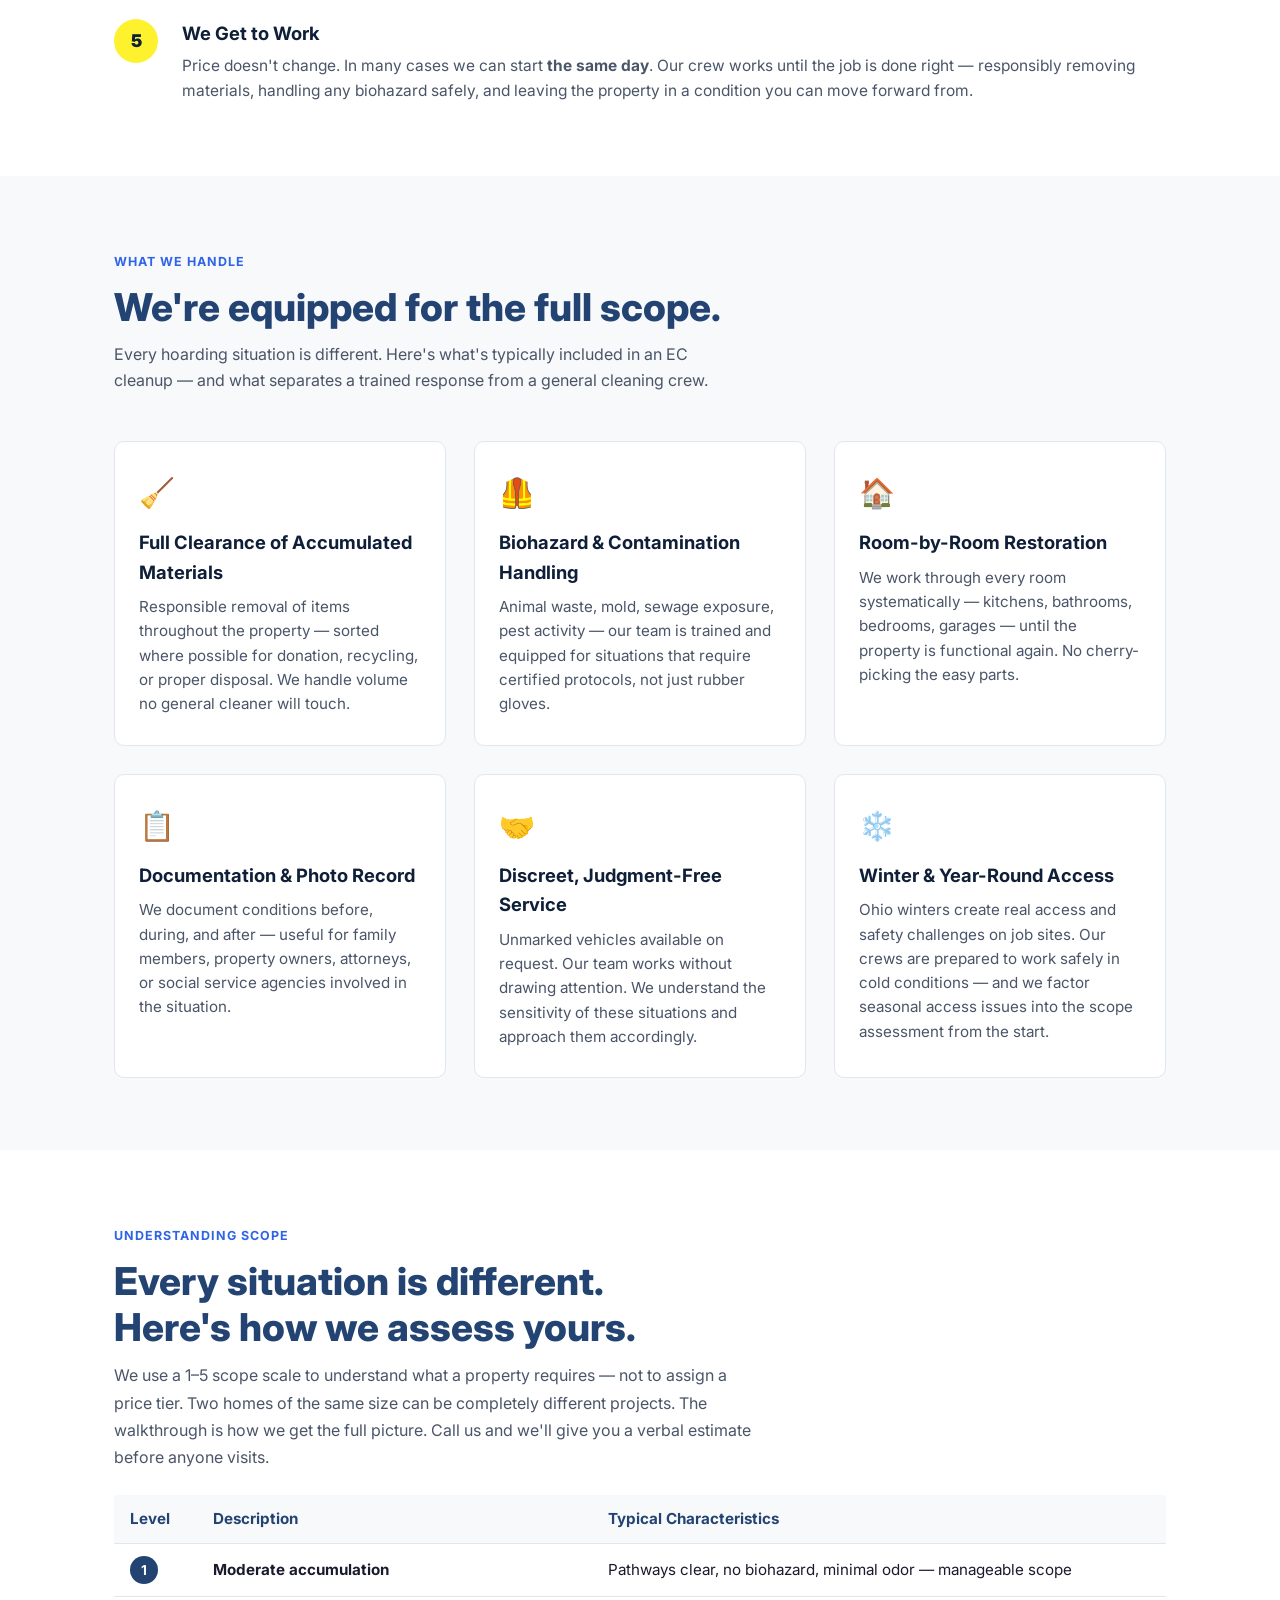
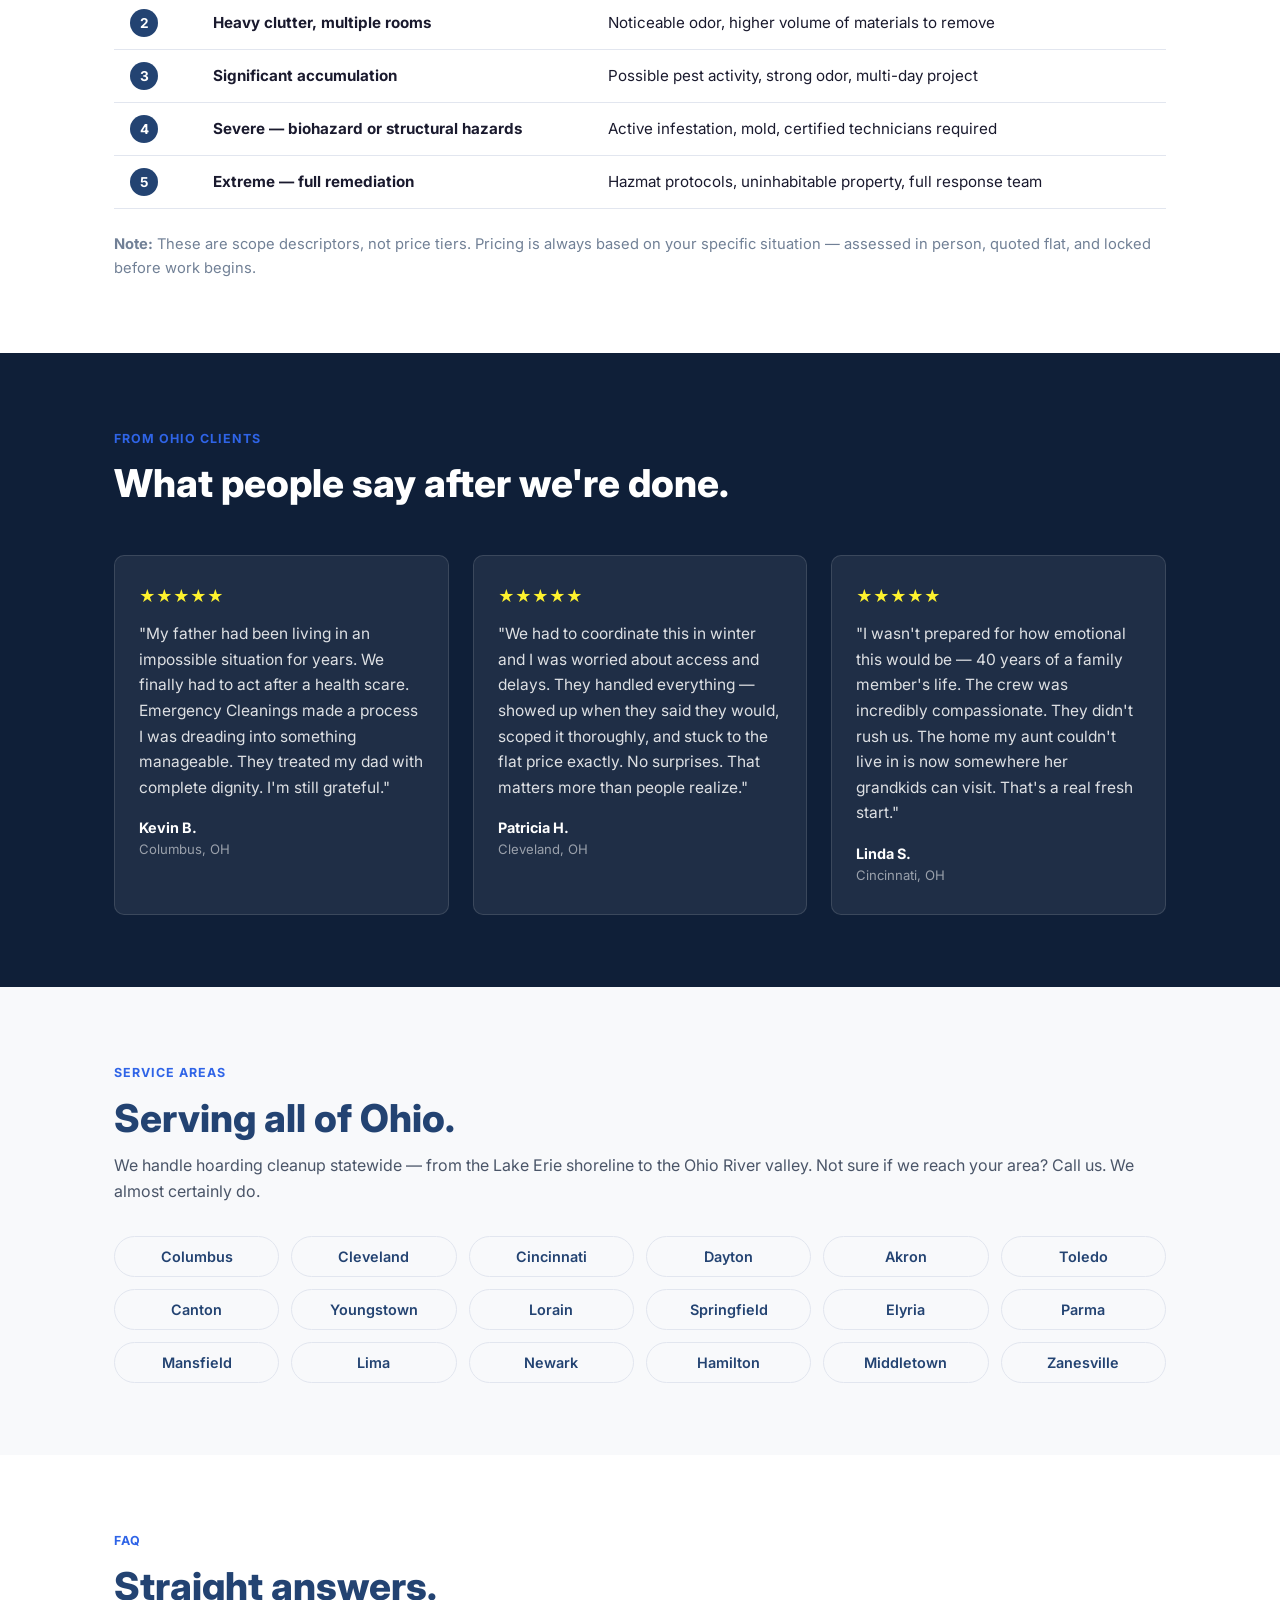
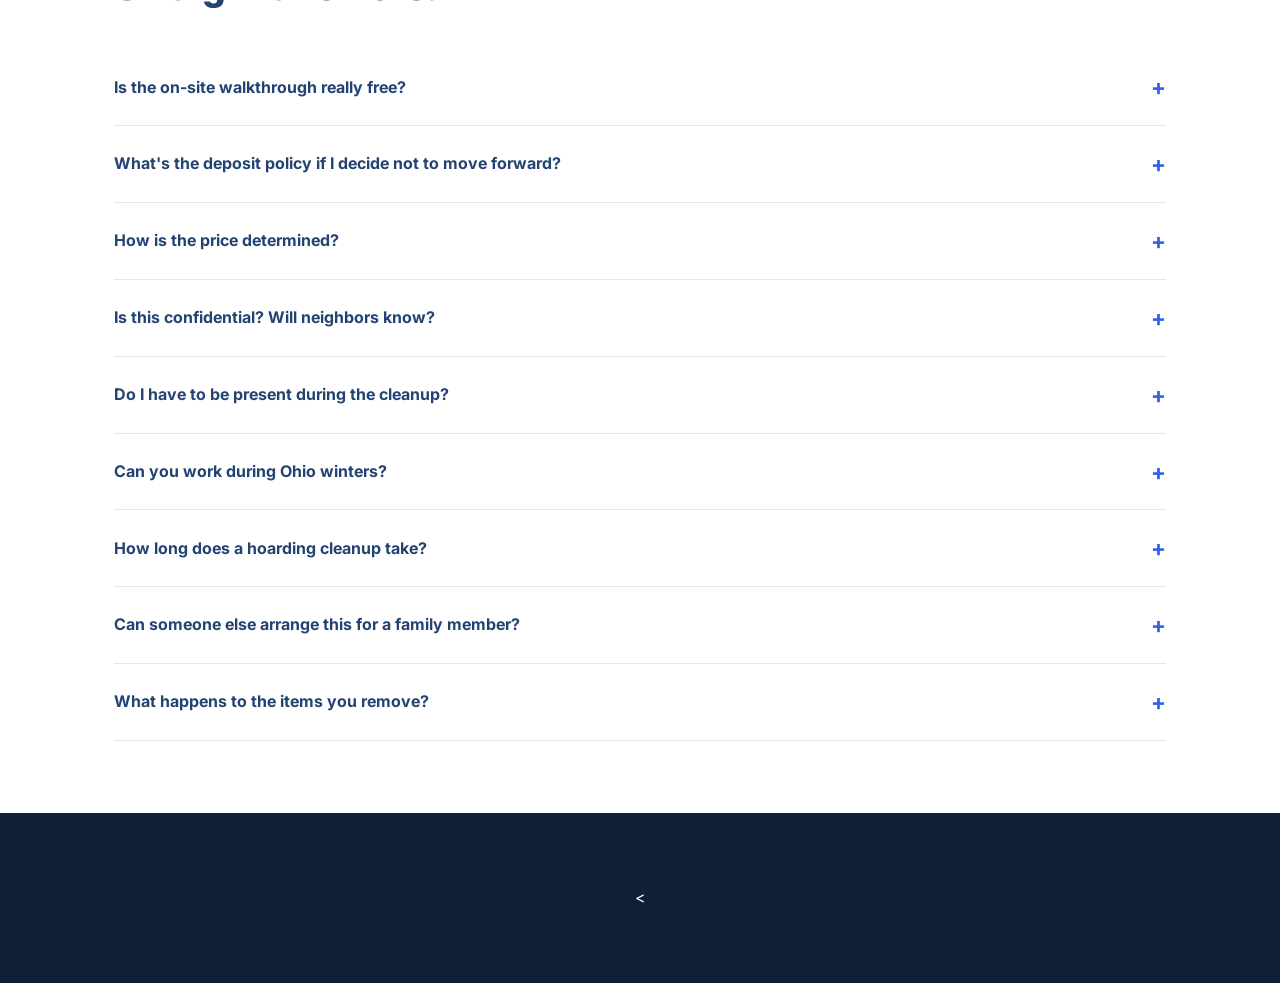
==== commit a5ab100a: "Align ohio-hoarding-cleanup/index.html with pricing.emergencycleanings.com — deposit framing, same-v" ====
--- a/ohio-hoarding-cleanup/index.html
+++ b/ohio-hoarding-cleanup/index.html
@@ -10,7 +10,7 @@
   <meta property="og:url" content="https://emergencycleanings.com/ohio-hoarding-cleanup/" />
   <link rel="preconnect" href="https://fonts.googleapis.com" />
   <link href="https://fonts.googleapis.com/css2?family=Inter:wght@400;600;700;800;900&display=swap" rel="stylesheet" />
-  <link rel="stylesheet" href="../shared/styles.css" />
+  <link rel="stylesheet" href="/shared/styles.css" />
 
   <!-- Schema: LocalBusiness -->
   <script type="application/ld+json">
@@ -94,9 +94,12 @@
   <div class="container">
     <span class="eyebrow">Our Process</span>
     <h2>Five steps. No surprises.</h2>
-    <p style="color:#4a5568; max-width:580px; margin: 12px 0 48px;">
+    <p style="color:#4a5568; max-width:580px; margin: 12px 0 16px;">
       We walk you through every stage before any work begins.
       You know what to expect, what it costs, and what happens next — at every step.
+    </p>
+    <p style="color:#6b7280; font-size:0.93rem; max-width:580px; margin: 0 0 40px;">
+      We can be there the same day in most cases — and steps 3–5 almost always happen on the same visit.
     </p>
 
     <div class="steps">
@@ -115,9 +118,11 @@
         <div class="step__body">
           <h3>Secure Your Slot</h3>
           <p>
-            We confirm a time and collect a <strong>20% deposit</strong> to lock in your calendar slot
-            and ensure we have the right team and equipment allocated for your situation.
-            This deposit is credited toward your final invoice when work begins.
+            We confirm a time and collect a <strong>small deposit</strong> (20% of your verbal estimate)
+            to secure your slot. It covers our overhead and ensures we have the right team and equipment
+            allocated for your situation. The deposit is credited toward your final invoice when work begins —
+            and is refunded if the final price after the walkthrough comes in higher than expected
+            and you choose not to proceed.
           </p>
         </div>
       </div>
@@ -370,11 +375,11 @@
     <div class="faq" style="margin-top:40px;">
       <details class="faq-item">
         <summary>Is the on-site walkthrough really free?</summary>
-        <p>Yes — the walkthrough itself is free. No charge for travel or our team's time on-site. To book your walkthrough and secure your slot, we collect a 20% deposit after your initial call. This deposit locks in your calendar date and ensures we have the right resources allocated for your situation. It's credited in full toward your final invoice when work begins.</p>
+        <p>Yes, completely. We don't charge for travel, time, or the walkthrough itself. You get a full assessment and a flat-rate quote at no cost. To secure your calendar slot before the walkthrough, we collect a small deposit after your initial call — it's credited in full toward your final invoice when work begins.</p>
       </details>
       <details class="faq-item">
         <summary>What's the deposit policy if I decide not to move forward?</summary>
-        <p>The 20% deposit secures your slot and our commitment to your project. If your final quote comes in within the range we discussed on the initial call and you decide not to proceed, the deposit is non-refundable — it covers the resources we allocated for your project. If the final quote comes in higher than what we estimated and you choose not to move forward, the deposit is fully refunded to your card within 5–7 business days.</p>
+        <p>A small deposit (20% of your verbal estimate) is collected when you schedule your walkthrough. The deposit is refunded if the final price after the walkthrough comes in higher than the range we discussed and you choose not to proceed. It is non-refundable if you cancel before we arrive, or if the final price falls within the quoted range and you decide not to proceed — it covers the resources we allocated for your project. Refunds take 5–7 business days and are returned to your card.</p>
       </details>
       <details class="faq-item">
         <summary>How is the price determined?</summary>
@@ -412,10 +417,4 @@
      FINAL CTA
      ============================ -->
 <section class="cta-section">
-  <div class="container">
-    <span class="eyebrow" style="color:var(--blue-accent);">Ready to take the first step?</span>
-    <h2>Your free assessment is one call away.</h2>
-    <p>
-      We'll talk through the situation and give you a verbal estimate right on the call.
-      A 20% deposit locks in your walkthrough date and our commitment to your project —
-      credited in full when work begins. Tr+  <
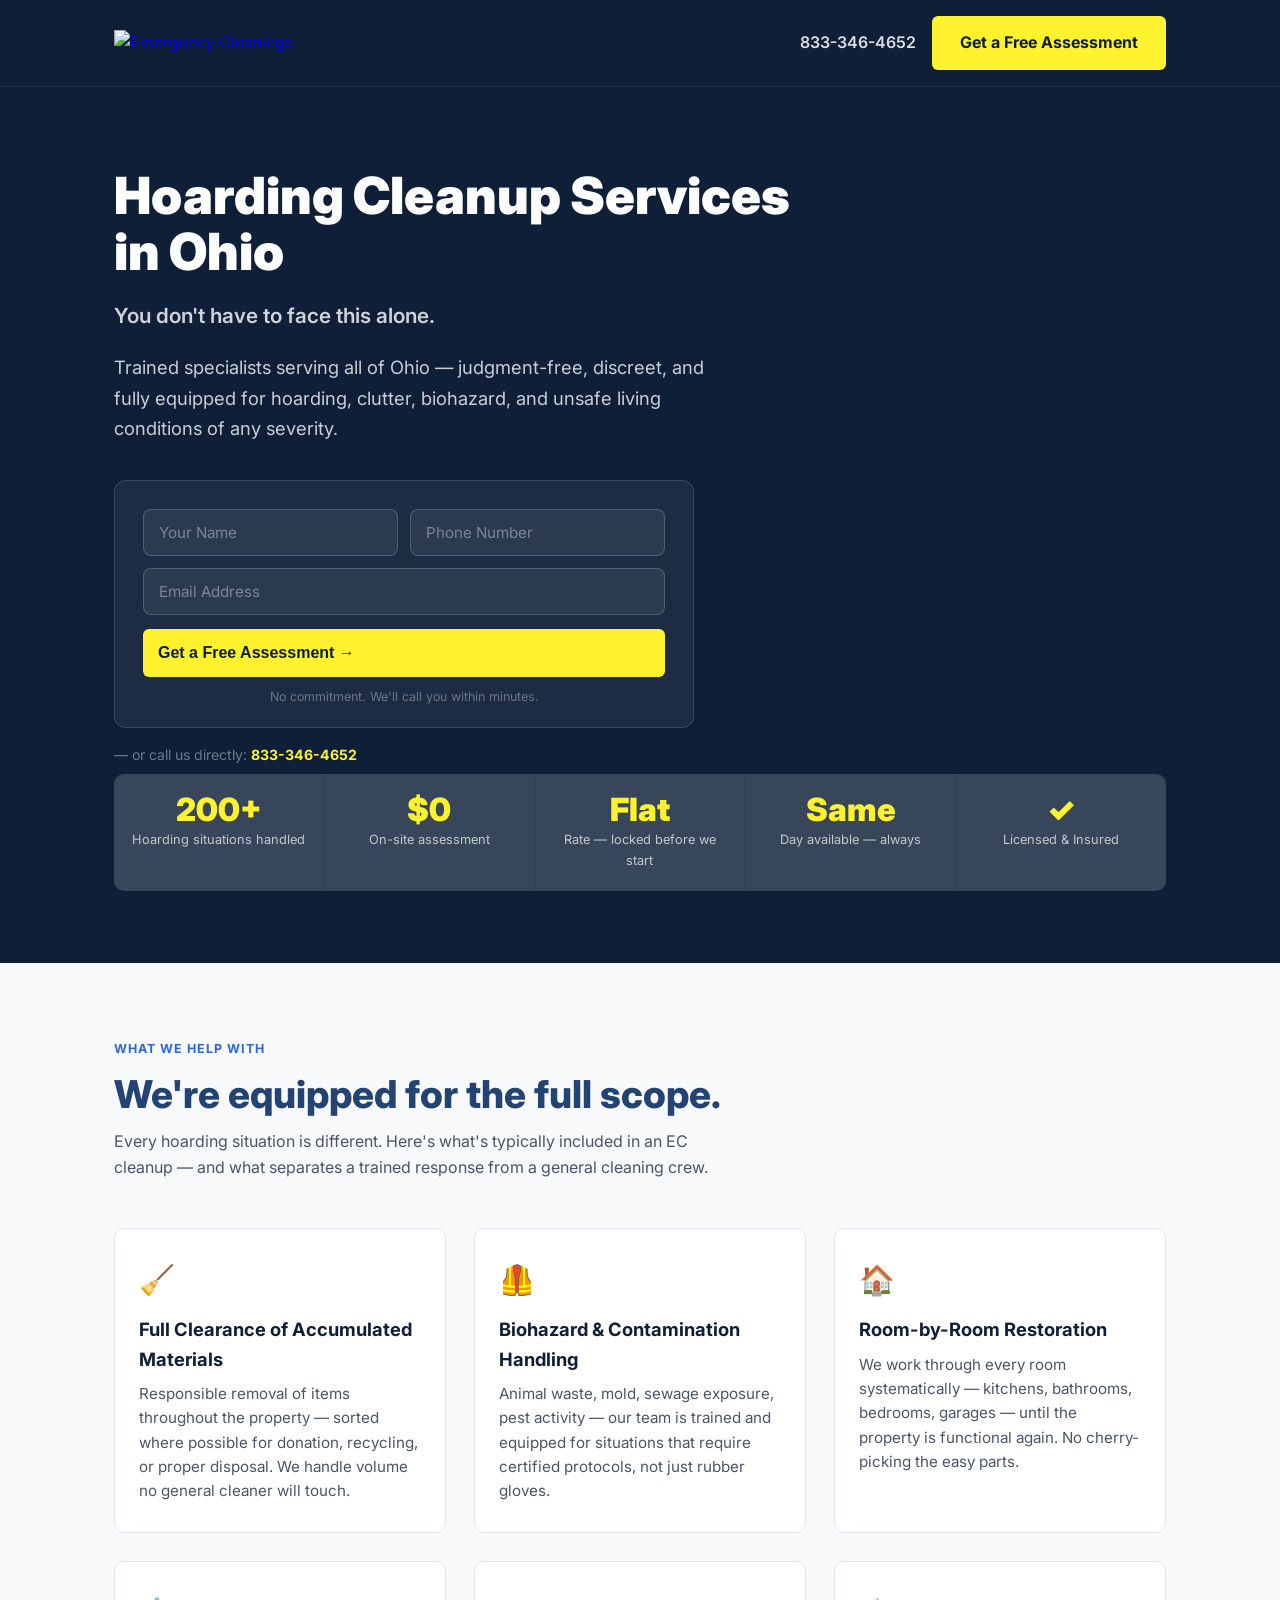
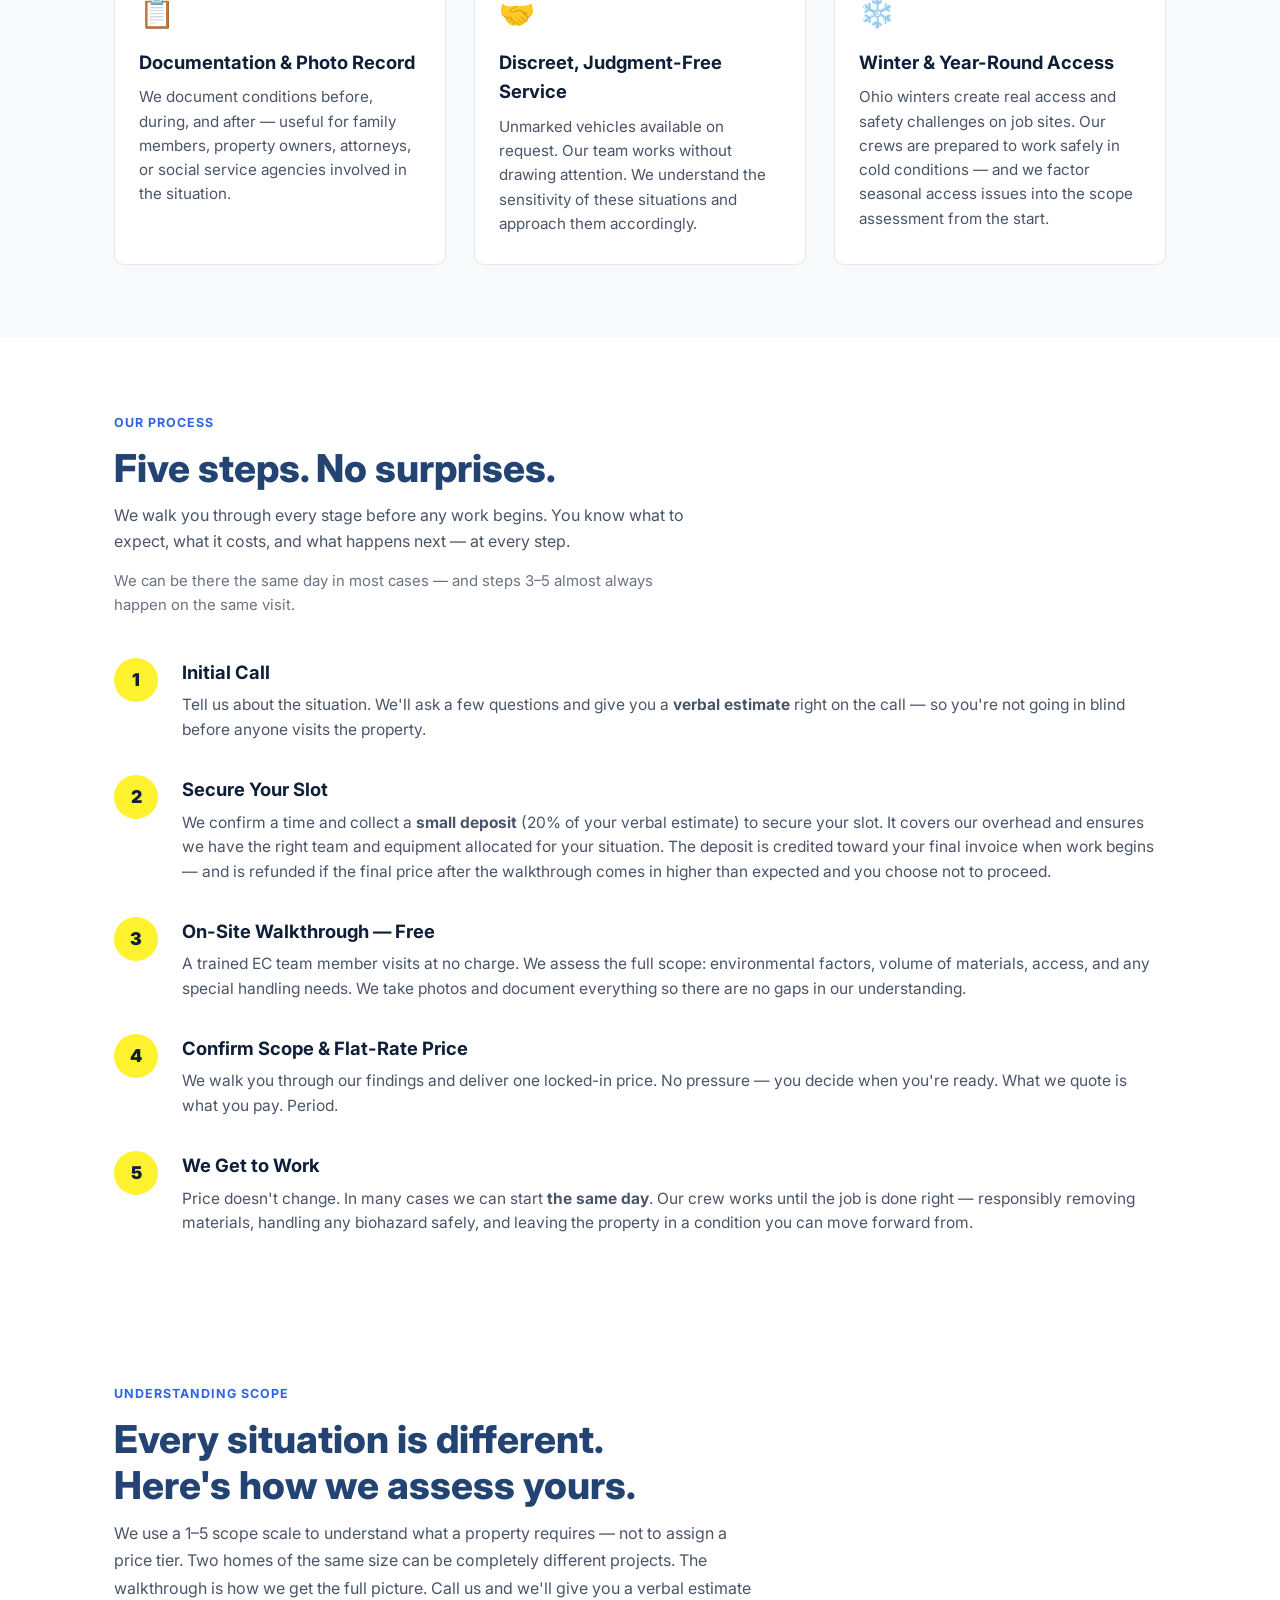
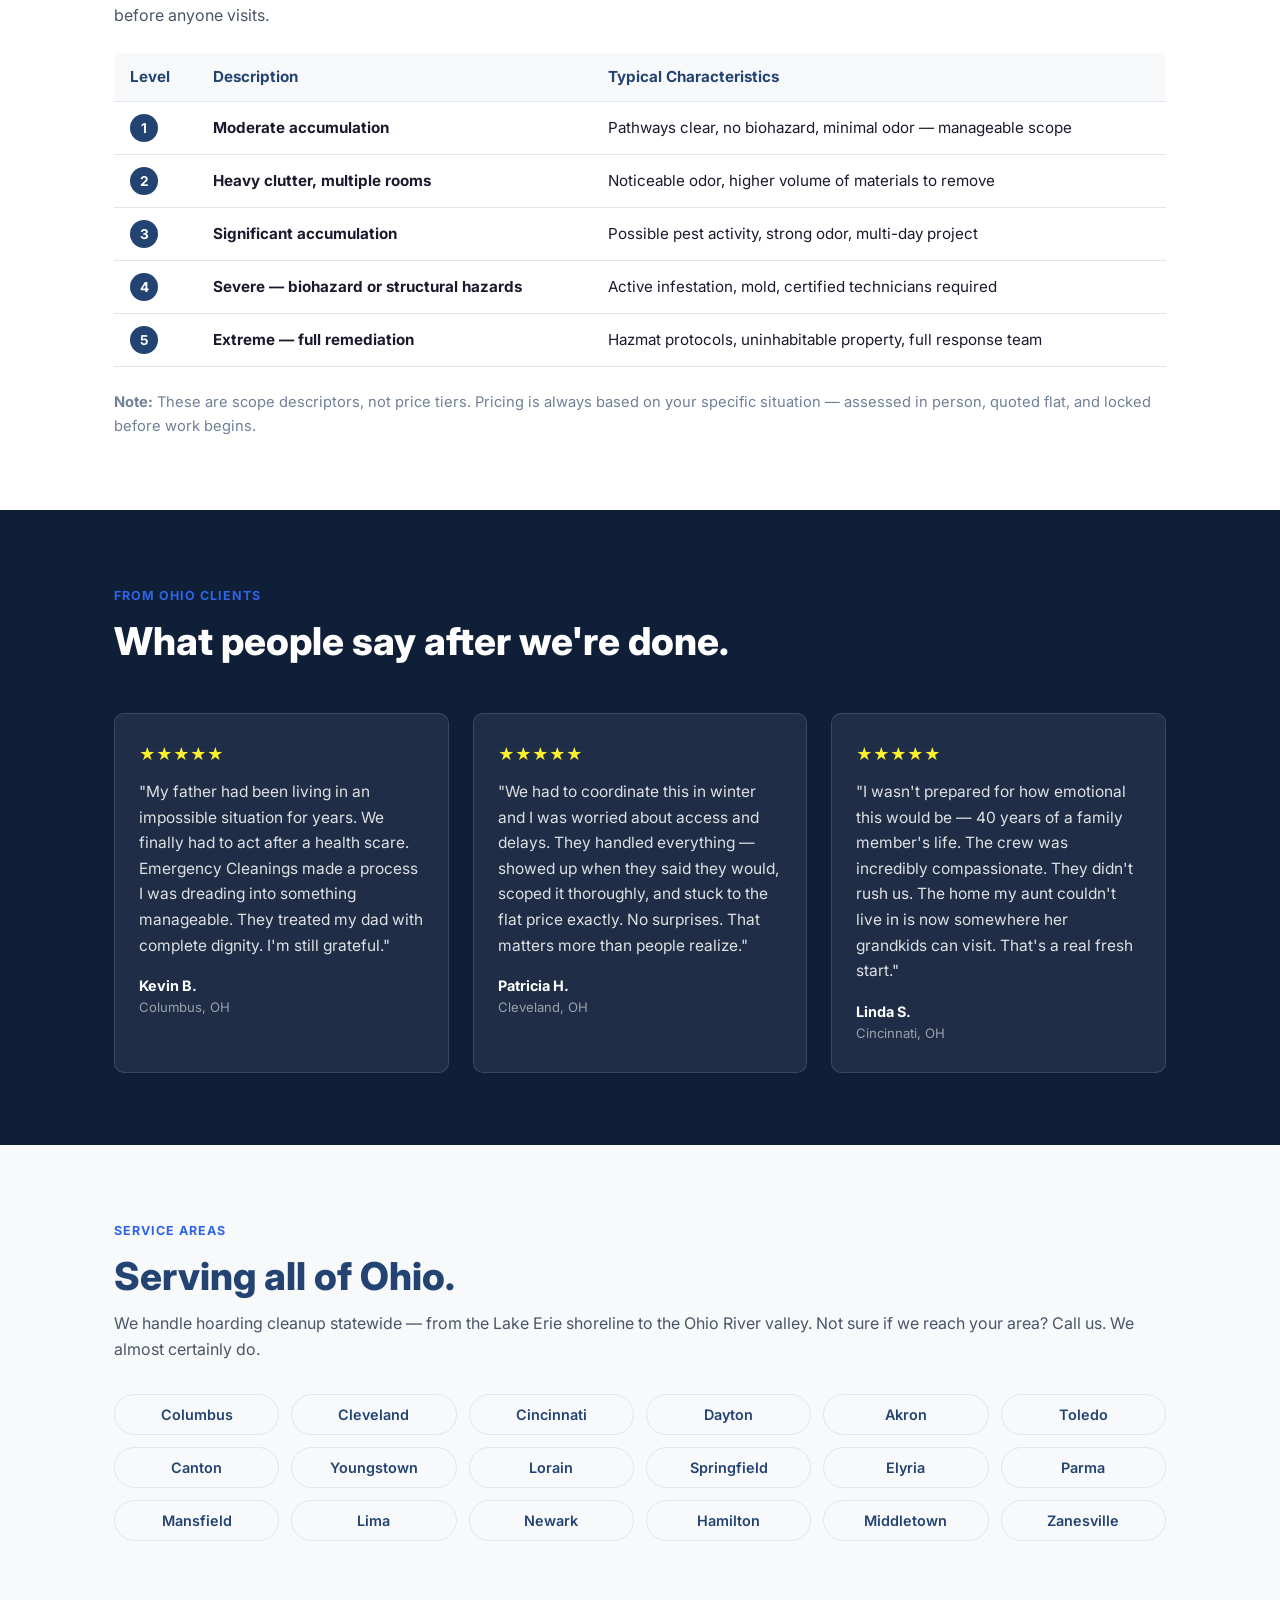
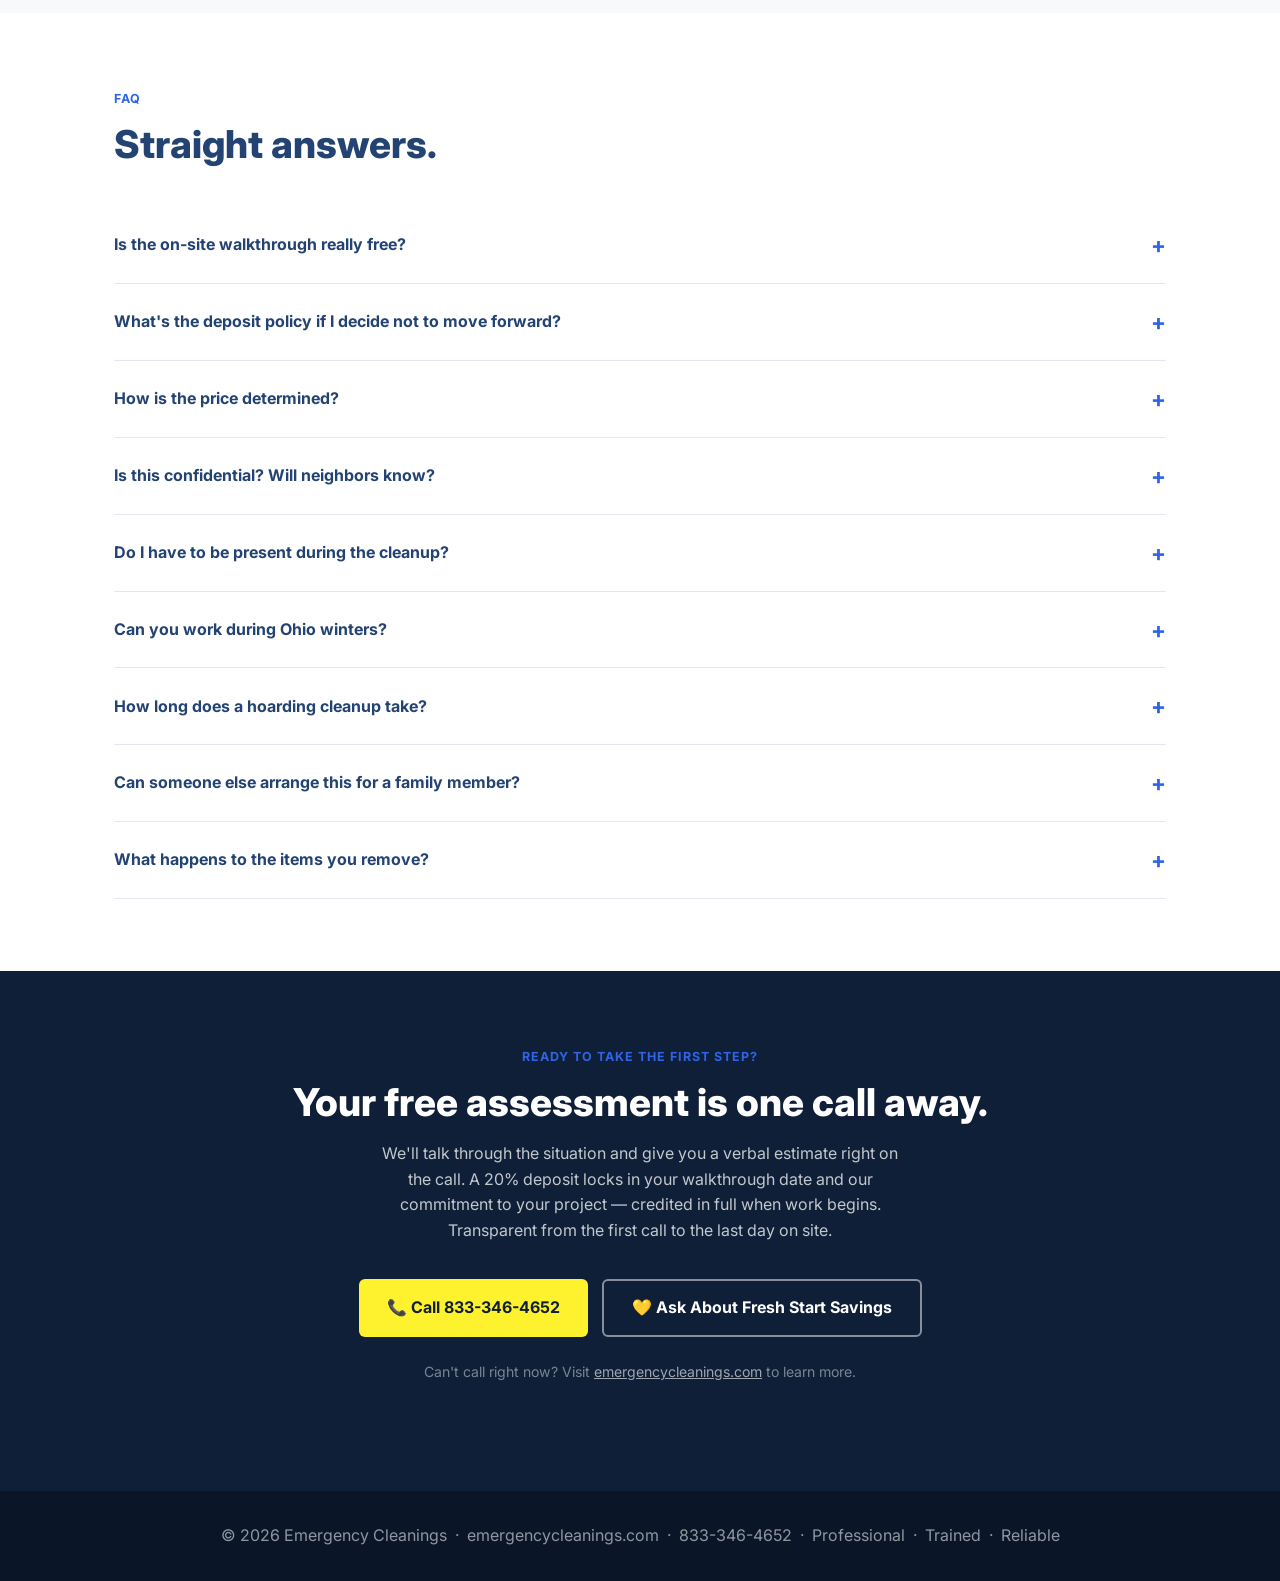
==== commit cecd748d: "Ohio Hoarding Cleanup — hero form + section reorder + trust bar" ====
--- a/ohio-hoarding-cleanup/index.html
+++ b/ohio-hoarding-cleanup/index.html
@@ -11,6 +11,23 @@
   <link rel="preconnect" href="https://fonts.googleapis.com" />
   <link href="https://fonts.googleapis.com/css2?family=Inter:wght@400;600;700;800;900&display=swap" rel="stylesheet" />
   <link rel="stylesheet" href="/shared/styles.css" />
+  <style>
+    .hero__keyword { display:block; font-size:1.05rem; font-weight:700; color:var(--yellow); letter-spacing:0.04em; text-transform:uppercase; margin-bottom:12px; }
+    .hero__emotional { font-size:1.3rem; font-weight:600; color:rgba(255,255,255,0.8); margin:4px 0 20px; }
+    .hero__divider { margin:16px 0 8px; font-size:0.88rem; color:rgba(255,255,255,0.4); }
+    .hero__phone-link { color:var(--yellow); font-weight:700; text-decoration:none; }
+    .hero-form-wrap { background:rgba(255,255,255,0.06); border:1.5px solid rgba(255,255,255,0.13); border-radius:12px; padding:28px 28px 20px; margin:24px 0 0; max-width:580px; }
+    .hero-form__row { display:grid; grid-template-columns:1fr 1fr; gap:12px; margin-bottom:12px; }
+    .hero-form__input { width:100%; padding:13px 15px; border:1.5px solid rgba(255,255,255,0.18); border-radius:8px; background:rgba(255,255,255,0.07); color:#fff; font-family:'Inter',sans-serif; font-size:0.95rem; box-sizing:border-box; transition:border-color .2s; }
+    .hero-form__input::placeholder { color:rgba(255,255,255,0.38); }
+    .hero-form__input:focus { outline:none; border-color:var(--yellow); background:rgba(255,255,255,0.11); }
+    .hero-form__input--full { display:block; margin-bottom:12px; }
+    .hero-form__btn { width:100%; padding:15px; font-size:1rem; margin-top:2px; }
+    .hero-form__note { font-size:0.78rem; color:rgba(255,255,255,0.35); margin-top:10px; text-align:center; }
+    .hero-form__success { color:#fff; padding:4px 0; line-height:1.7; }
+    .hero-form__success a { color:var(--yellow); font-weight:600; }
+    @media(max-width:540px){ .hero-form__row { grid-template-columns:1fr; } }
+  </style>
 
   <!-- Schema: LocalBusiness -->
   <script type="application/ld+json">
@@ -52,18 +69,30 @@
      ============================ -->
 <section class="hero">
   <div class="container">
-    <span class="eyebrow hero__label">Ohio Hoarding Cleanup</span>
-    <h1>You don't have<br>to face this alone.</h1>
+    <h1>Hoarding Cleanup Services<br>in Ohio</h1>
+    <p class="hero__emotional">You don't have to face this alone.</p>
     <p class="hero__sub">
-      Cleaning out a home with hoarding accumulation is one of the hardest situations a person can face.
-      You're dealing with emotional complexity, physical overwhelm, and often grief.
-      We've handled hundreds of situations like yours — and we know exactly how to approach it
-      with respect, efficiency, and care.
-    </p>
-    <div class="hero__ctas">
-      <a class="btn btn--primary" href="tel:8333464652">📞 Call 833-346-4652</a>
-      <a class="btn btn--secondary" href="#how-it-works">See How It Works ↓</a>
-    </div>
+      Trained specialists serving all of Ohio — judgment-free, discreet, and fully equipped
+      for hoarding, clutter, biohazard, and unsafe living conditions of any severity.
+    </p>
+
+    <!-- Above-fold quote form -->
+    <div class="hero-form-wrap" id="hero-form-wrap">
+      <form id="hero-quote-form" class="hero-form">
+        <div class="hero-form__row">
+          <input class="hero-form__input" type="text" name="your-name" placeholder="Your Name" required />
+          <input class="hero-form__input" type="tel" name="your-phone" placeholder="Phone Number" required />
+        </div>
+        <input class="hero-form__input hero-form__input--full" type="email" name="your-email" placeholder="Email Address" required />
+        <button class="btn btn--primary hero-form__btn" type="submit">Get a Free Assessment →</button>
+        <p class="hero-form__note">No commitment. We'll call you within minutes.</p>
+      </form>
+      <div id="hero-form-success" class="hero-form__success" style="display:none;">
+        <p>✅ <strong>Request received.</strong> Our team will call you within minutes.</p>
+        <p>Need to reach us now? <a href="tel:8333464652">833-346-4652</a></p>
+      </div>
+    </div>
+    <p class="hero__divider">— or call us directly: <a class="hero__phone-link" href="tel:8333464652">833-346-4652</a></p>
 
     <!-- Stats bar -->
     <div class="stats-bar">
@@ -73,7 +102,7 @@
       </div>
       <div class="stat">
         <span class="stat__num">$0</span>
-        <span class="stat__label">Cost for on-site walkthrough</span>
+        <span class="stat__label">On-site assessment</span>
       </div>
       <div class="stat">
         <span class="stat__num">Flat</span>
@@ -82,6 +111,76 @@
       <div class="stat">
         <span class="stat__num">Same</span>
         <span class="stat__label">Day available — always</span>
+      </div>
+      <div class="stat">
+        <span class="stat__num">✓</span>
+        <span class="stat__label">Licensed &amp; Insured</span>
+      </div>
+    </div>
+  </div>
+</section>
+
+<!-- ============================
+     WHAT WE HELP WITH
+     ============================ -->
+<section class="section section--light">
+  <div class="container">
+    <span class="eyebrow">What We Help With</span>
+    <h2>We're equipped for the full scope.</h2>
+    <p style="color:#4a5568; max-width:600px; margin: 12px 0 0;">
+      Every hoarding situation is different. Here's what's typically included in an EC cleanup — and what
+      separates a trained response from a general cleaning crew.
+    </p>
+
+    <div class="features">
+      <div class="feature">
+        <span class="feature__icon">🧹</span>
+        <h3>Full Clearance of Accumulated Materials</h3>
+        <p>
+          Responsible removal of items throughout the property — sorted where possible for donation,
+          recycling, or proper disposal. We handle volume no general cleaner will touch.
+        </p>
+      </div>
+      <div class="feature">
+        <span class="feature__icon">🦺</span>
+        <h3>Biohazard &amp; Contamination Handling</h3>
+        <p>
+          Animal waste, mold, sewage exposure, pest activity — our team is trained and equipped
+          for situations that require certified protocols, not just rubber gloves.
+        </p>
+      </div>
+      <div class="feature">
+        <span class="feature__icon">🏠</span>
+        <h3>Room-by-Room Restoration</h3>
+        <p>
+          We work through every room systematically — kitchens, bathrooms, bedrooms, garages —
+          until the property is functional again. No cherry-picking the easy parts.
+        </p>
+      </div>
+      <div class="feature">
+        <span class="feature__icon">📋</span>
+        <h3>Documentation &amp; Photo Record</h3>
+        <p>
+          We document conditions before, during, and after — useful for family members,
+          property owners, attorneys, or social service agencies involved in the situation.
+        </p>
+      </div>
+      <div class="feature">
+        <span class="feature__icon">🤝</span>
+        <h3>Discreet, Judgment-Free Service</h3>
+        <p>
+          Unmarked vehicles available on request. Our team works without drawing attention.
+          We understand the sensitivity of these situations and approach them accordingly.
+        </p>
+      </div>
+      <div class="feature">
+        <span class="feature__icon">❄️</span>
+        <h3>Winter &amp; Year-Round Access</h3>
+        <p>
+          Ohio winters create real access and safety challenges on job sites.
+          Our crews are prepared to work safely in cold conditions — and we factor
+          seasonal access issues into the scope assessment from the start.
+        </p>
       </div>
     </div>
   </div>
@@ -158,72 +257,6 @@
             you can move forward from.
           </p>
         </div>
-      </div>
-    </div>
-  </div>
-</section>
-
-<!-- ============================
-     WHAT'S INCLUDED
-     ============================ -->
-<section class="section section--light">
-  <div class="container">
-    <span class="eyebrow">What We Handle</span>
-    <h2>We're equipped for the full scope.</h2>
-    <p style="color:#4a5568; max-width:600px; margin: 12px 0 0;">
-      Every hoarding situation is different. Here's what's typically included in an EC cleanup — and what
-      separates a trained response from a general cleaning crew.
-    </p>
-
-    <div class="features">
-      <div class="feature">
-        <span class="feature__icon">🧹</span>
-        <h3>Full Clearance of Accumulated Materials</h3>
-        <p>
-          Responsible removal of items throughout the property — sorted where possible for donation,
-          recycling, or proper disposal. We handle volume no general cleaner will touch.
-        </p>
-      </div>
-      <div class="feature">
-        <span class="feature__icon">🦺</span>
-        <h3>Biohazard &amp; Contamination Handling</h3>
-        <p>
-          Animal waste, mold, sewage exposure, pest activity — our team is trained and equipped
-          for situations that require certified protocols, not just rubber gloves.
-        </p>
-      </div>
-      <div class="feature">
-        <span class="feature__icon">🏠</span>
-        <h3>Room-by-Room Restoration</h3>
-        <p>
-          We work through every room systematically — kitchens, bathrooms, bedrooms, garages —
-          until the property is functional again. No cherry-picking the easy parts.
-        </p>
-      </div>
-      <div class="feature">
-        <span class="feature__icon">📋</span>
-        <h3>Documentation &amp; Photo Record</h3>
-        <p>
-          We document conditions before, during, and after — useful for family members,
-          property owners, attorneys, or social service agencies involved in the situation.
-        </p>
-      </div>
-      <div class="feature">
-        <span class="feature__icon">🤝</span>
-        <h3>Discreet, Judgment-Free Service</h3>
-        <p>
-          Unmarked vehicles available on request. Our team works without drawing attention.
-          We understand the sensitivity of these situations and approach them accordingly.
-        </p>
-      </div>
-      <div class="feature">
-        <span class="feature__icon">❄️</span>
-        <h3>Winter &amp; Year-Round Access</h3>
-        <p>
-          Ohio winters create real access and safety challenges on job sites.
-          Our crews are prepared to work safely in cold conditions — and we factor
-          seasonal access issues into the scope assessment from the start.
-        </p>
       </div>
     </div>
   </div>
@@ -417,4 +450,69 @@
      FINAL CTA
      ============================ -->
 <section class="cta-section">
-  <+  <div class="container">
+    <span class="eyebrow" style="color:var(--blue-accent);">Ready to take the first step?</span>
+    <h2>Your free assessment is one call away.</h2>
+    <p>
+      We'll talk through the situation and give you a verbal estimate right on the call.
+      A 20% deposit locks in your walkthrough date and our commitment to your project —
+      credited in full when work begins. Transparent from the first call to the last day on site.
+    </p>
+    <div class="cta-buttons">
+      <a class="btn btn--primary" href="tel:8333464652">📞 Call 833-346-4652</a>
+      <a class="btn btn--secondary" href="https://emergencycleanings.com/fresh-start/">💛 Ask About Fresh Start Savings</a>
+    </div>
+    <p style="margin-top:24px; font-size:0.88rem; color:rgba(255,255,255,0.45);">
+      Can't call right now? Visit <a href="https://emergencycleanings.com" style="color:rgba(255,255,255,0.6);">emergencycleanings.com</a> to learn more.
+    </p>
+  </div>
+</section>
+
+<!-- ============================
+     FOOTER
+     ============================ -->
+<footer class="footer">
+  <div class="container">
+    <p>
+      © 2026 Emergency Cleanings &nbsp;·&nbsp;
+      <a href="https://emergencycleanings.com">emergencycleanings.com</a> &nbsp;·&nbsp;
+      <a href="tel:8333464652">833-346-4652</a> &nbsp;·&nbsp;
+      Professional &nbsp;·&nbsp; Trained &nbsp;·&nbsp; Reliable
+    </p>
+  </div>
+</footer>
+
+<script>
+document.getElementById('hero-quote-form').addEventListener('submit', async function(e) {
+  e.preventDefault();
+  const form = e.target;
+  const btn = form.querySelector('button[type="submit"]');
+  btn.textContent = 'Sending…';
+  btn.disabled = true;
+
+  const fd = new FormData();
+  fd.append('_wpcf7', '6');
+  fd.append('_wpcf7_locale', 'en_US');
+  fd.append('_wpcf7_unit_tag', 'wpcf7-f6-p9-o1');
+  fd.append('_wpcf7_container_post', '9');
+  fd.append('_wpcf7_posted_data_hash', '');
+  fd.append('your-subject', 'Ohio Hoarding Cleanup — State Landing Page');
+  fd.append('your-name', form['your-name'].value);
+  fd.append('your-phone', form['your-phone'].value);
+  fd.append('your-email', form['your-email'].value);
+
+  try {
+    await fetch('https://emergencycleanings.com/wp-json/contact-form-7/v1/contact-forms/6/feedback', {
+      method: 'POST', body: fd, mode: 'cors'
+    });
+  } catch(err) {
+    window.location.href = 'https://emergencycleanings.com/';
+    return;
+  }
+
+  document.getElementById('hero-form-success').style.display = 'block';
+  form.style.display = 'none';
+});
+</script>
+</body>
+</html>
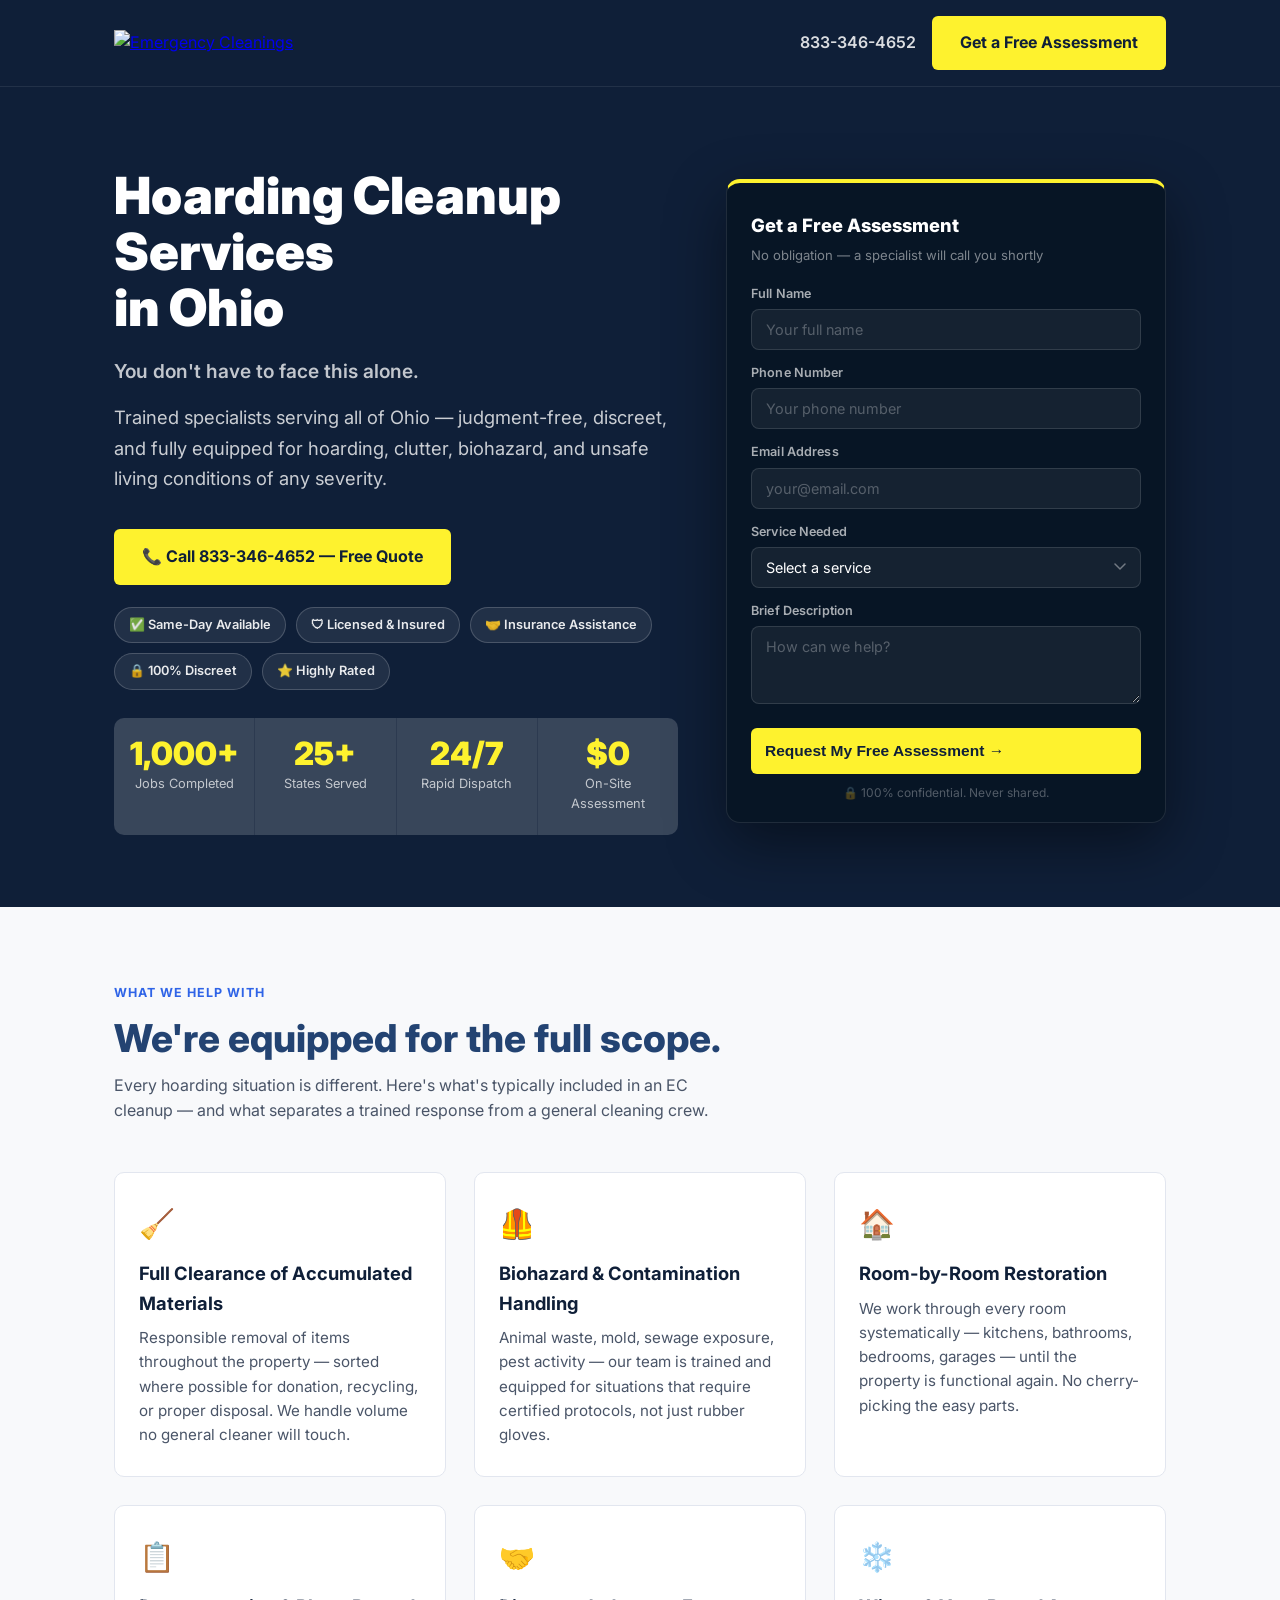
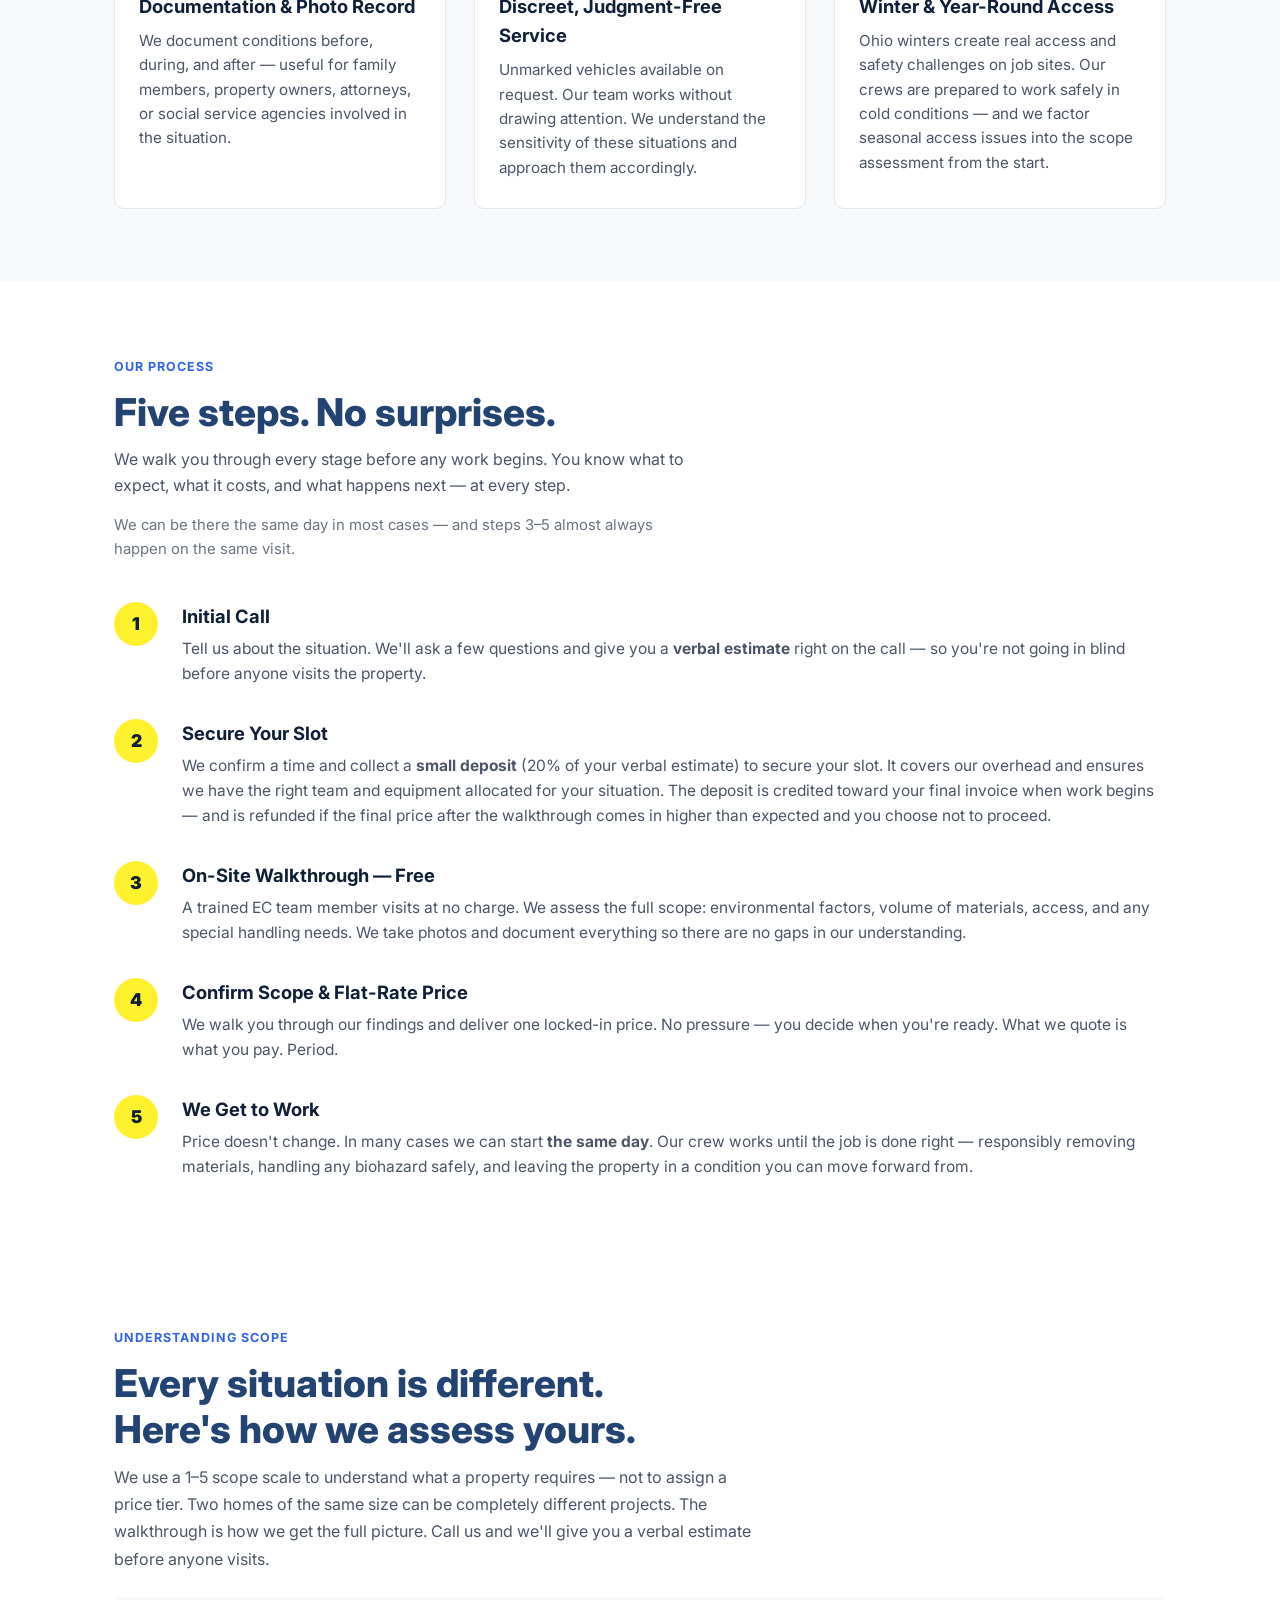
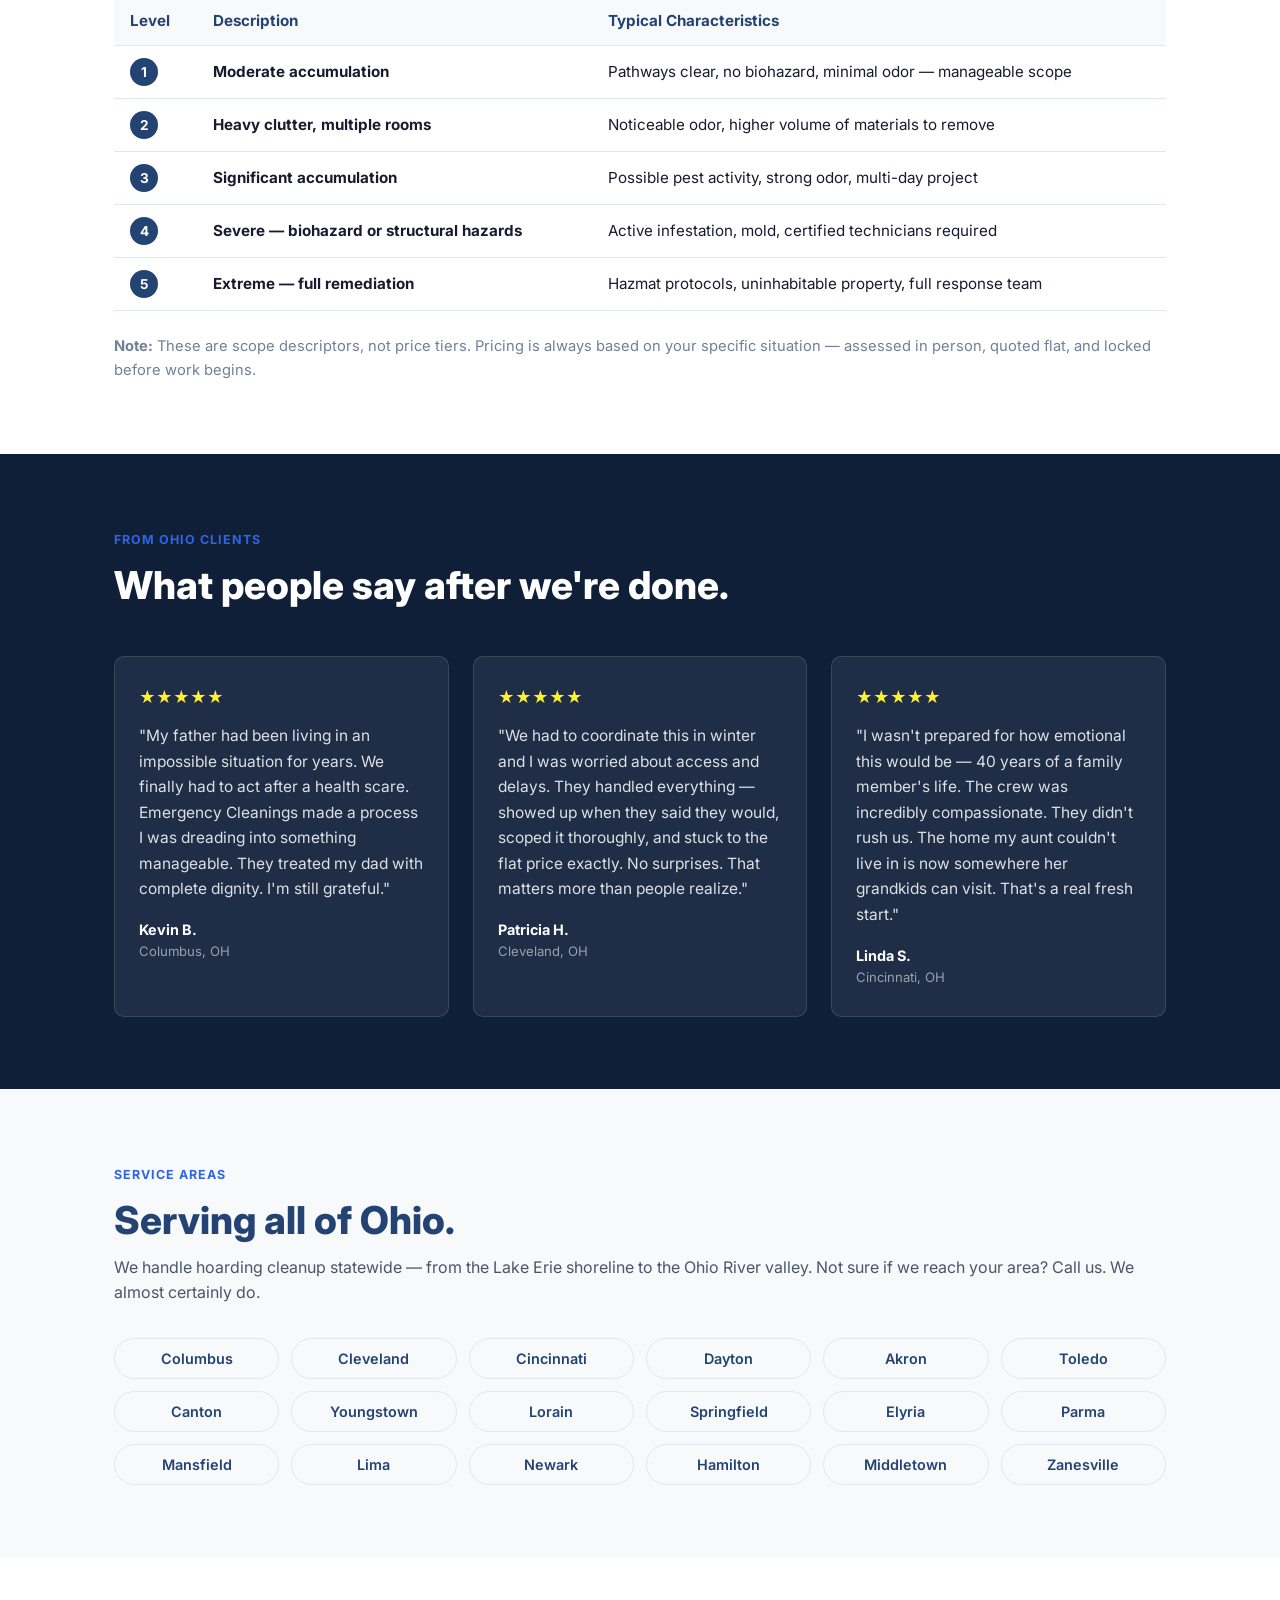
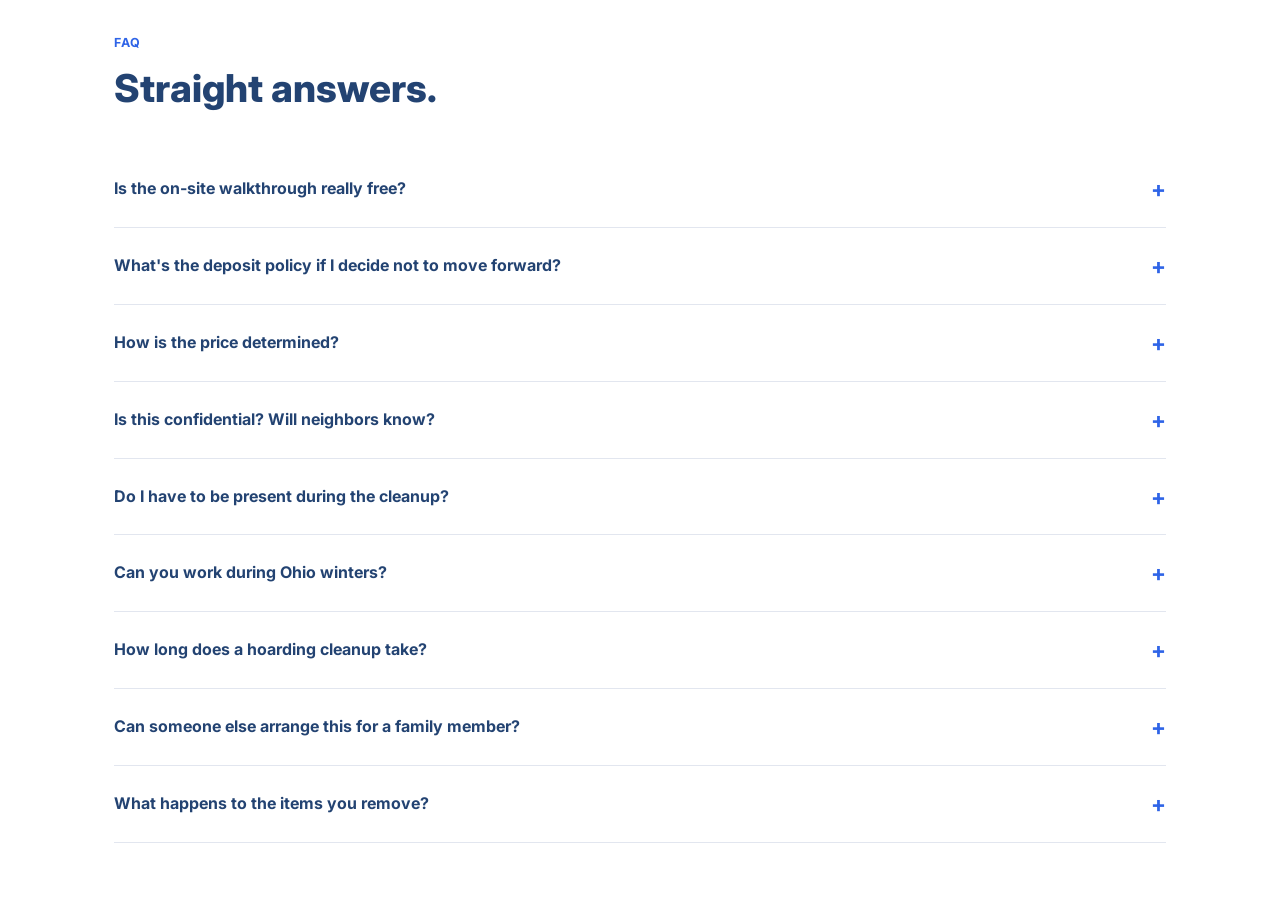
==== commit 3c2d52b5: "Hero redesign: two-col layout, form card, trust badges, 1000+ stats" ====
--- a/ohio-hoarding-cleanup/index.html
+++ b/ohio-hoarding-cleanup/index.html
@@ -10,23 +10,32 @@
   <meta property="og:url" content="https://emergencycleanings.com/ohio-hoarding-cleanup/" />
   <link rel="preconnect" href="https://fonts.googleapis.com" />
   <link href="https://fonts.googleapis.com/css2?family=Inter:wght@400;600;700;800;900&display=swap" rel="stylesheet" />
-  <link rel="stylesheet" href="/shared/styles.css" />
+  <link rel="stylesheet" href="../shared/styles.css" />
   <style>
-    .hero__keyword { display:block; font-size:1.05rem; font-weight:700; color:var(--yellow); letter-spacing:0.04em; text-transform:uppercase; margin-bottom:12px; }
-    .hero__emotional { font-size:1.3rem; font-weight:600; color:rgba(255,255,255,0.8); margin:4px 0 20px; }
-    .hero__divider { margin:16px 0 8px; font-size:0.88rem; color:rgba(255,255,255,0.4); }
-    .hero__phone-link { color:var(--yellow); font-weight:700; text-decoration:none; }
-    .hero-form-wrap { background:rgba(255,255,255,0.06); border:1.5px solid rgba(255,255,255,0.13); border-radius:12px; padding:28px 28px 20px; margin:24px 0 0; max-width:580px; }
-    .hero-form__row { display:grid; grid-template-columns:1fr 1fr; gap:12px; margin-bottom:12px; }
-    .hero-form__input { width:100%; padding:13px 15px; border:1.5px solid rgba(255,255,255,0.18); border-radius:8px; background:rgba(255,255,255,0.07); color:#fff; font-family:'Inter',sans-serif; font-size:0.95rem; box-sizing:border-box; transition:border-color .2s; }
-    .hero-form__input::placeholder { color:rgba(255,255,255,0.38); }
-    .hero-form__input:focus { outline:none; border-color:var(--yellow); background:rgba(255,255,255,0.11); }
-    .hero-form__input--full { display:block; margin-bottom:12px; }
-    .hero-form__btn { width:100%; padding:15px; font-size:1rem; margin-top:2px; }
-    .hero-form__note { font-size:0.78rem; color:rgba(255,255,255,0.35); margin-top:10px; text-align:center; }
-    .hero-form__success { color:#fff; padding:4px 0; line-height:1.7; }
+    /* Hero two-column layout */
+    .hero__inner { display:grid; grid-template-columns:1fr 440px; gap:48px; align-items:center; }
+    .hero__emotional { font-size:1.2rem; font-weight:600; color:rgba(255,255,255,0.75); margin:8px 0 16px; }
+    .hero__phone-cta { display:inline-flex; align-items:center; gap:8px; margin-bottom:22px; padding:15px 28px; font-size:1rem; }
+    /* Trust badge pills */
+    .trust-badges { display:flex; flex-wrap:wrap; gap:10px; margin:0 0 28px; }
+    .trust-badge { background:rgba(255,255,255,0.08); border:1px solid rgba(255,255,255,0.18); color:rgba(255,255,255,0.9); border-radius:100px; padding:7px 14px; font-size:0.8rem; font-weight:600; white-space:nowrap; }
+    /* Form card */
+    .form-card { background:#071525; border:1px solid rgba(255,255,255,0.1); border-top:4px solid var(--yellow); border-radius:14px; padding:28px 24px 20px; box-shadow:0 20px 60px rgba(0,0,0,0.45); }
+    .form-card__title { color:#fff; font-size:1.15rem; font-weight:800; margin:0 0 5px; }
+    .form-card__sub { color:rgba(255,255,255,0.48); font-size:0.82rem; margin:0 0 18px; }
+    .form-card__label { display:block; color:rgba(255,255,255,0.65); font-size:0.79rem; font-weight:600; margin:13px 0 5px; letter-spacing:0.01em; }
+    .form-card__input { width:100%; padding:11px 14px; border:1.5px solid rgba(255,255,255,0.12); border-radius:8px; background:rgba(255,255,255,0.06); color:#fff; font-family:'Inter',sans-serif; font-size:0.9rem; box-sizing:border-box; transition:border-color .2s,background .2s; }
+    .form-card__input::placeholder { color:rgba(255,255,255,0.28); }
+    .form-card__input:focus { outline:none; border-color:var(--yellow); background:rgba(255,255,255,0.09); }
+    .form-card__select { appearance:none; -webkit-appearance:none; background-image:url("data:image/svg+xml,%3Csvg xmlns='http://www.w3.org/2000/svg' width='12' height='8' viewBox='0 0 12 8'%3E%3Cpath d='M1 1l5 5 5-5' stroke='rgba(255,255,255,0.4)' stroke-width='1.5' fill='none' stroke-linecap='round'/%3E%3C/svg%3E"); background-repeat:no-repeat; background-position:right 14px center; cursor:pointer; }
+    .form-card__select option { background:#071525; color:#fff; }
+    .form-card__textarea { resize:vertical; min-height:78px; }
+    .form-card__btn { width:100%; padding:14px; font-size:0.97rem; margin-top:16px; }
+    .form-card__note { text-align:center; font-size:0.75rem; color:rgba(255,255,255,0.3); margin:9px 0 0; }
+    .hero-form__success { color:#fff; line-height:1.7; padding:4px 0; }
     .hero-form__success a { color:var(--yellow); font-weight:600; }
-    @media(max-width:540px){ .hero-form__row { grid-template-columns:1fr; } }
+    @media(max-width:940px){ .hero__inner { grid-template-columns:1fr; gap:32px; } .hero__right { max-width:520px; } }
+    @media(max-width:540px){ .trust-badge { font-size:0.74rem; padding:6px 11px; } }
   </style>
 
   <!-- Schema: LocalBusiness -->
@@ -69,53 +78,81 @@
      ============================ -->
 <section class="hero">
   <div class="container">
-    <h1>Hoarding Cleanup Services<br>in Ohio</h1>
-    <p class="hero__emotional">You don't have to face this alone.</p>
-    <p class="hero__sub">
-      Trained specialists serving all of Ohio — judgment-free, discreet, and fully equipped
-      for hoarding, clutter, biohazard, and unsafe living conditions of any severity.
-    </p>
-
-    <!-- Above-fold quote form -->
-    <div class="hero-form-wrap" id="hero-form-wrap">
-      <form id="hero-quote-form" class="hero-form">
-        <div class="hero-form__row">
-          <input class="hero-form__input" type="text" name="your-name" placeholder="Your Name" required />
-          <input class="hero-form__input" type="tel" name="your-phone" placeholder="Phone Number" required />
-        </div>
-        <input class="hero-form__input hero-form__input--full" type="email" name="your-email" placeholder="Email Address" required />
-        <button class="btn btn--primary hero-form__btn" type="submit">Get a Free Assessment →</button>
-        <p class="hero-form__note">No commitment. We'll call you within minutes.</p>
-      </form>
-      <div id="hero-form-success" class="hero-form__success" style="display:none;">
-        <p>✅ <strong>Request received.</strong> Our team will call you within minutes.</p>
-        <p>Need to reach us now? <a href="tel:8333464652">833-346-4652</a></p>
-      </div>
-    </div>
-    <p class="hero__divider">— or call us directly: <a class="hero__phone-link" href="tel:8333464652">833-346-4652</a></p>
-
-    <!-- Stats bar -->
-    <div class="stats-bar">
-      <div class="stat">
-        <span class="stat__num">200+</span>
-        <span class="stat__label">Hoarding situations handled</span>
-      </div>
-      <div class="stat">
-        <span class="stat__num">$0</span>
-        <span class="stat__label">On-site assessment</span>
-      </div>
-      <div class="stat">
-        <span class="stat__num">Flat</span>
-        <span class="stat__label">Rate — locked before we start</span>
-      </div>
-      <div class="stat">
-        <span class="stat__num">Same</span>
-        <span class="stat__label">Day available — always</span>
-      </div>
-      <div class="stat">
-        <span class="stat__num">✓</span>
-        <span class="stat__label">Licensed &amp; Insured</span>
-      </div>
+    <div class="hero__inner">
+
+      <!-- LEFT: Copy + trust signals -->
+      <div class="hero__left">
+        <h1>Hoarding Cleanup Services<br>in Ohio</h1>
+        <p class="hero__emotional">You don't have to face this alone.</p>
+        <p class="hero__sub">
+          Trained specialists serving all of Ohio — judgment-free, discreet, and fully equipped
+          for hoarding, clutter, biohazard, and unsafe living conditions of any severity.
+        </p>
+
+        <a class="btn btn--primary hero__phone-cta" href="tel:8333464652">📞 Call 833-346-4652 — Free Quote</a>
+
+        <div class="trust-badges">
+          <span class="trust-badge">✅ Same-Day Available</span>
+          <span class="trust-badge">🛡 Licensed &amp; Insured</span>
+          <span class="trust-badge">🤝 Insurance Assistance</span>
+          <span class="trust-badge">🔒 100% Discreet</span>
+          <span class="trust-badge">⭐ Highly Rated</span>
+        </div>
+
+        <div class="stats-bar">
+          <div class="stat">
+            <span class="stat__num">1,000+</span>
+            <span class="stat__label">Jobs Completed</span>
+          </div>
+          <div class="stat">
+            <span class="stat__num">25+</span>
+            <span class="stat__label">States Served</span>
+          </div>
+          <div class="stat">
+            <span class="stat__num">24/7</span>
+            <span class="stat__label">Rapid Dispatch</span>
+          </div>
+          <div class="stat">
+            <span class="stat__num">$0</span>
+            <span class="stat__label">On-Site Assessment</span>
+          </div>
+        </div>
+      </div>
+
+      <!-- RIGHT: Floating form card -->
+      <div class="hero__right">
+        <div class="form-card" id="hero-form-wrap">
+          <h3 class="form-card__title">Get a Free Assessment</h3>
+          <p class="form-card__sub">No obligation — a specialist will call you shortly</p>
+          <form id="hero-quote-form">
+            <label class="form-card__label">Full Name</label>
+            <input class="form-card__input" type="text" name="your-name" placeholder="Your full name" required />
+            <label class="form-card__label">Phone Number</label>
+            <input class="form-card__input" type="tel" name="your-phone" placeholder="Your phone number" required />
+            <label class="form-card__label">Email Address</label>
+            <input class="form-card__input" type="email" name="your-email" placeholder="your@email.com" required />
+            <label class="form-card__label">Service Needed</label>
+            <select class="form-card__input form-card__select" name="your-service">
+              <option value="">Select a service</option>
+              <option value="Hoarding Cleanup">Hoarding Cleanup</option>
+              <option value="Biohazard Cleanup">Biohazard Cleanup</option>
+              <option value="Clutter Removal">Clutter Removal</option>
+              <option value="Estate Cleanout">Estate Cleanout</option>
+              <option value="Unsafe Living Conditions">Unsafe Living Conditions</option>
+              <option value="Other">Other</option>
+            </select>
+            <label class="form-card__label">Brief Description</label>
+            <textarea class="form-card__input form-card__textarea" name="your-message" placeholder="How can we help?"></textarea>
+            <button class="btn btn--primary form-card__btn" type="submit">Request My Free Assessment →</button>
+            <p class="form-card__note">🔒 100% confidential. Never shared.</p>
+          </form>
+          <div id="hero-form-success" class="hero-form__success" style="display:none;">
+            <p>✅ <strong>Request received.</strong> Our team will call you within minutes.</p>
+            <p>Need to reach us now? <a href="tel:8333464652">833-346-4652</a></p>
+          </div>
+        </div>
+      </div>
+
     </div>
   </div>
 </section>
@@ -440,79 +477,4 @@
       </details>
       <details class="faq-item">
         <summary>What happens to the items you remove?</summary>
-        <p>We sort where possible — items that can be donated go to donation, recyclables are handled responsibly. What can't be reused is disposed of through proper channels. We document the process and handle everything with respect for the property and the people involved.</p>
-      </details>
-    </div>
-  </div>
-</section>
-
-<!-- ============================
-     FINAL CTA
-     ============================ -->
-<section class="cta-section">
-  <div class="container">
-    <span class="eyebrow" style="color:var(--blue-accent);">Ready to take the first step?</span>
-    <h2>Your free assessment is one call away.</h2>
-    <p>
-      We'll talk through the situation and give you a verbal estimate right on the call.
-      A 20% deposit locks in your walkthrough date and our commitment to your project —
-      credited in full when work begins. Transparent from the first call to the last day on site.
-    </p>
-    <div class="cta-buttons">
-      <a class="btn btn--primary" href="tel:8333464652">📞 Call 833-346-4652</a>
-      <a class="btn btn--secondary" href="https://emergencycleanings.com/fresh-start/">💛 Ask About Fresh Start Savings</a>
-    </div>
-    <p style="margin-top:24px; font-size:0.88rem; color:rgba(255,255,255,0.45);">
-      Can't call right now? Visit <a href="https://emergencycleanings.com" style="color:rgba(255,255,255,0.6);">emergencycleanings.com</a> to learn more.
-    </p>
-  </div>
-</section>
-
-<!-- ============================
-     FOOTER
-     ============================ -->
-<footer class="footer">
-  <div class="container">
-    <p>
-      © 2026 Emergency Cleanings &nbsp;·&nbsp;
-      <a href="https://emergencycleanings.com">emergencycleanings.com</a> &nbsp;·&nbsp;
-      <a href="tel:8333464652">833-346-4652</a> &nbsp;·&nbsp;
-      Professional &nbsp;·&nbsp; Trained &nbsp;·&nbsp; Reliable
-    </p>
-  </div>
-</footer>
-
-<script>
-document.getElementById('hero-quote-form').addEventListener('submit', async function(e) {
-  e.preventDefault();
-  const form = e.target;
-  const btn = form.querySelector('button[type="submit"]');
-  btn.textContent = 'Sending…';
-  btn.disabled = true;
-
-  const fd = new FormData();
-  fd.append('_wpcf7', '6');
-  fd.append('_wpcf7_locale', 'en_US');
-  fd.append('_wpcf7_unit_tag', 'wpcf7-f6-p9-o1');
-  fd.append('_wpcf7_container_post', '9');
-  fd.append('_wpcf7_posted_data_hash', '');
-  fd.append('your-subject', 'Ohio Hoarding Cleanup — State Landing Page');
-  fd.append('your-name', form['your-name'].value);
-  fd.append('your-phone', form['your-phone'].value);
-  fd.append('your-email', form['your-email'].value);
-
-  try {
-    await fetch('https://emergencycleanings.com/wp-json/contact-form-7/v1/contact-forms/6/feedback', {
-      method: 'POST', body: fd, mode: 'cors'
-    });
-  } catch(err) {
-    window.location.href = 'https://emergencycleanings.com/';
-    return;
-  }
-
-  document.getElementById('hero-form-success').style.display = 'block';
-  form.style.display = 'none';
-});
-</script>
-</body>
-</html>
+        <p>We sort where possible — items that can be donated go to donation, recyclables are handled responsibly. What can't be reused is disposed of through proper channels. We document the process and handle everything with respect for the property and 
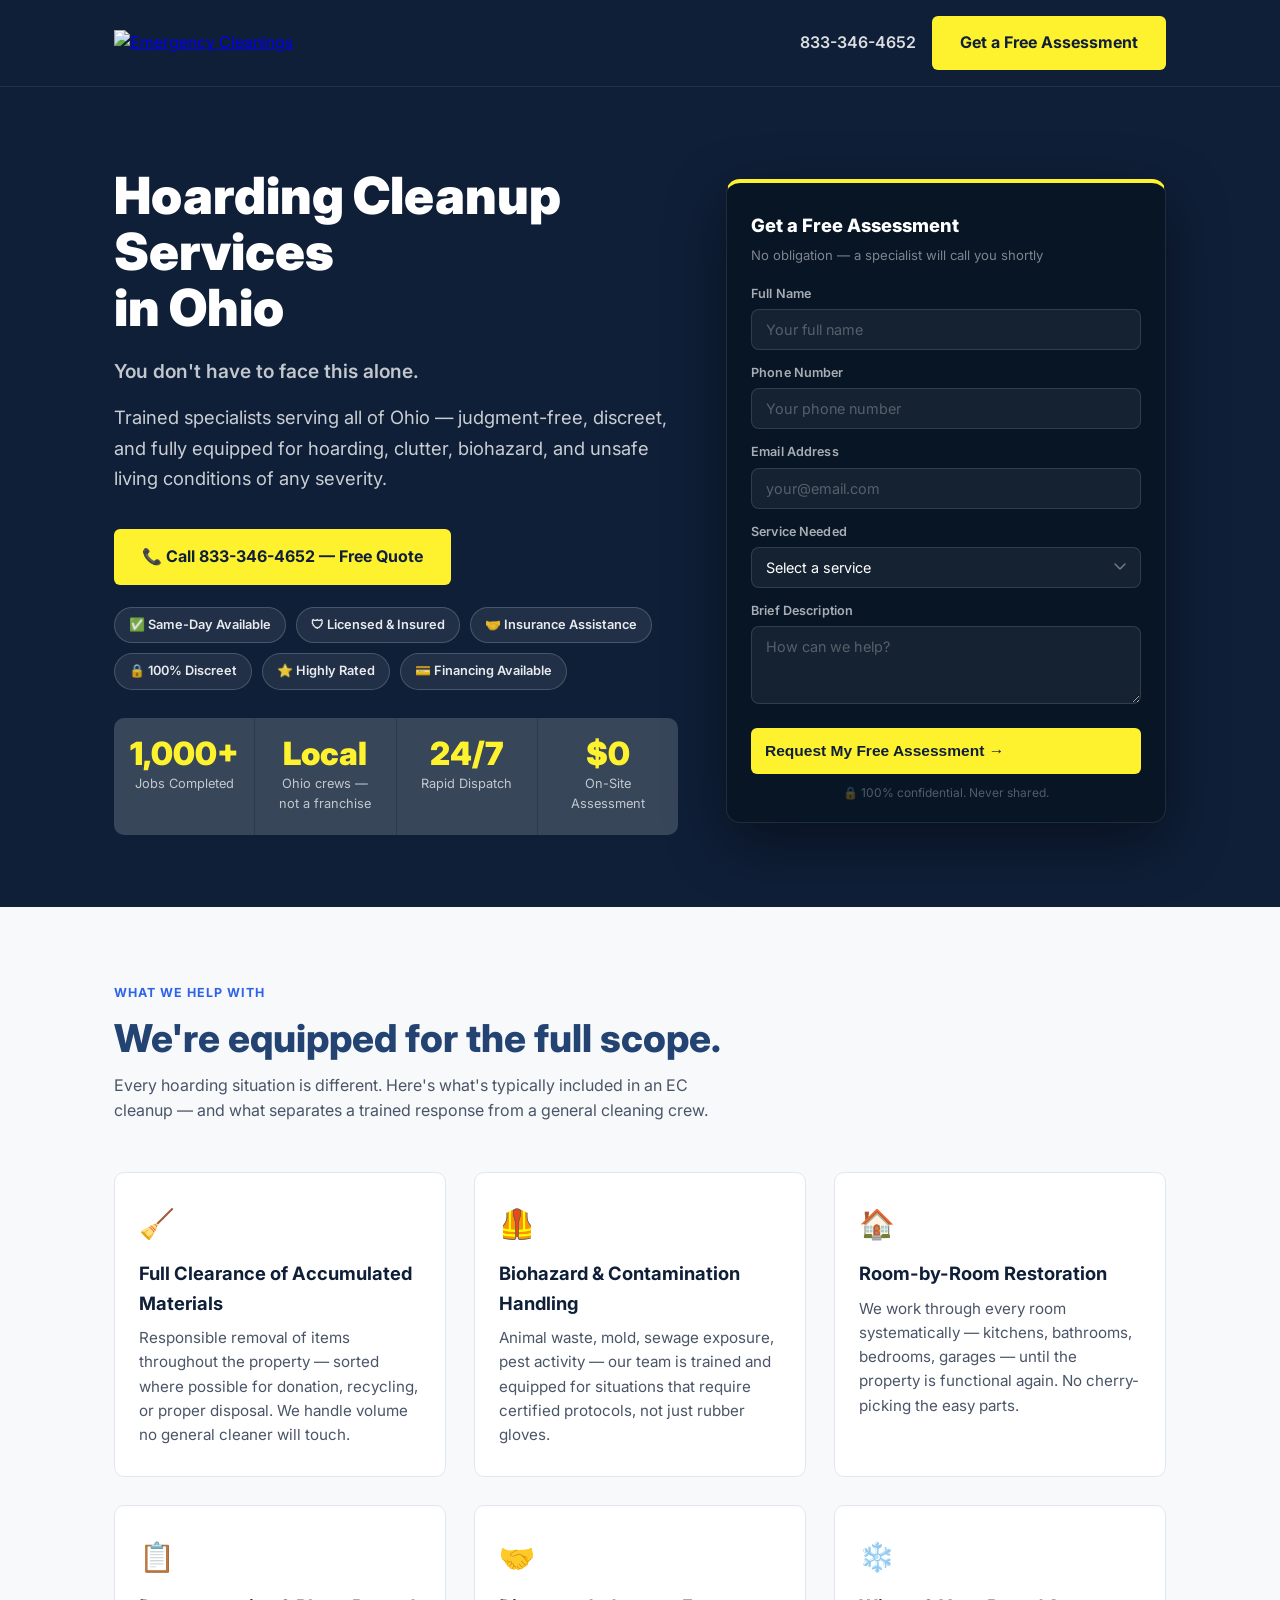
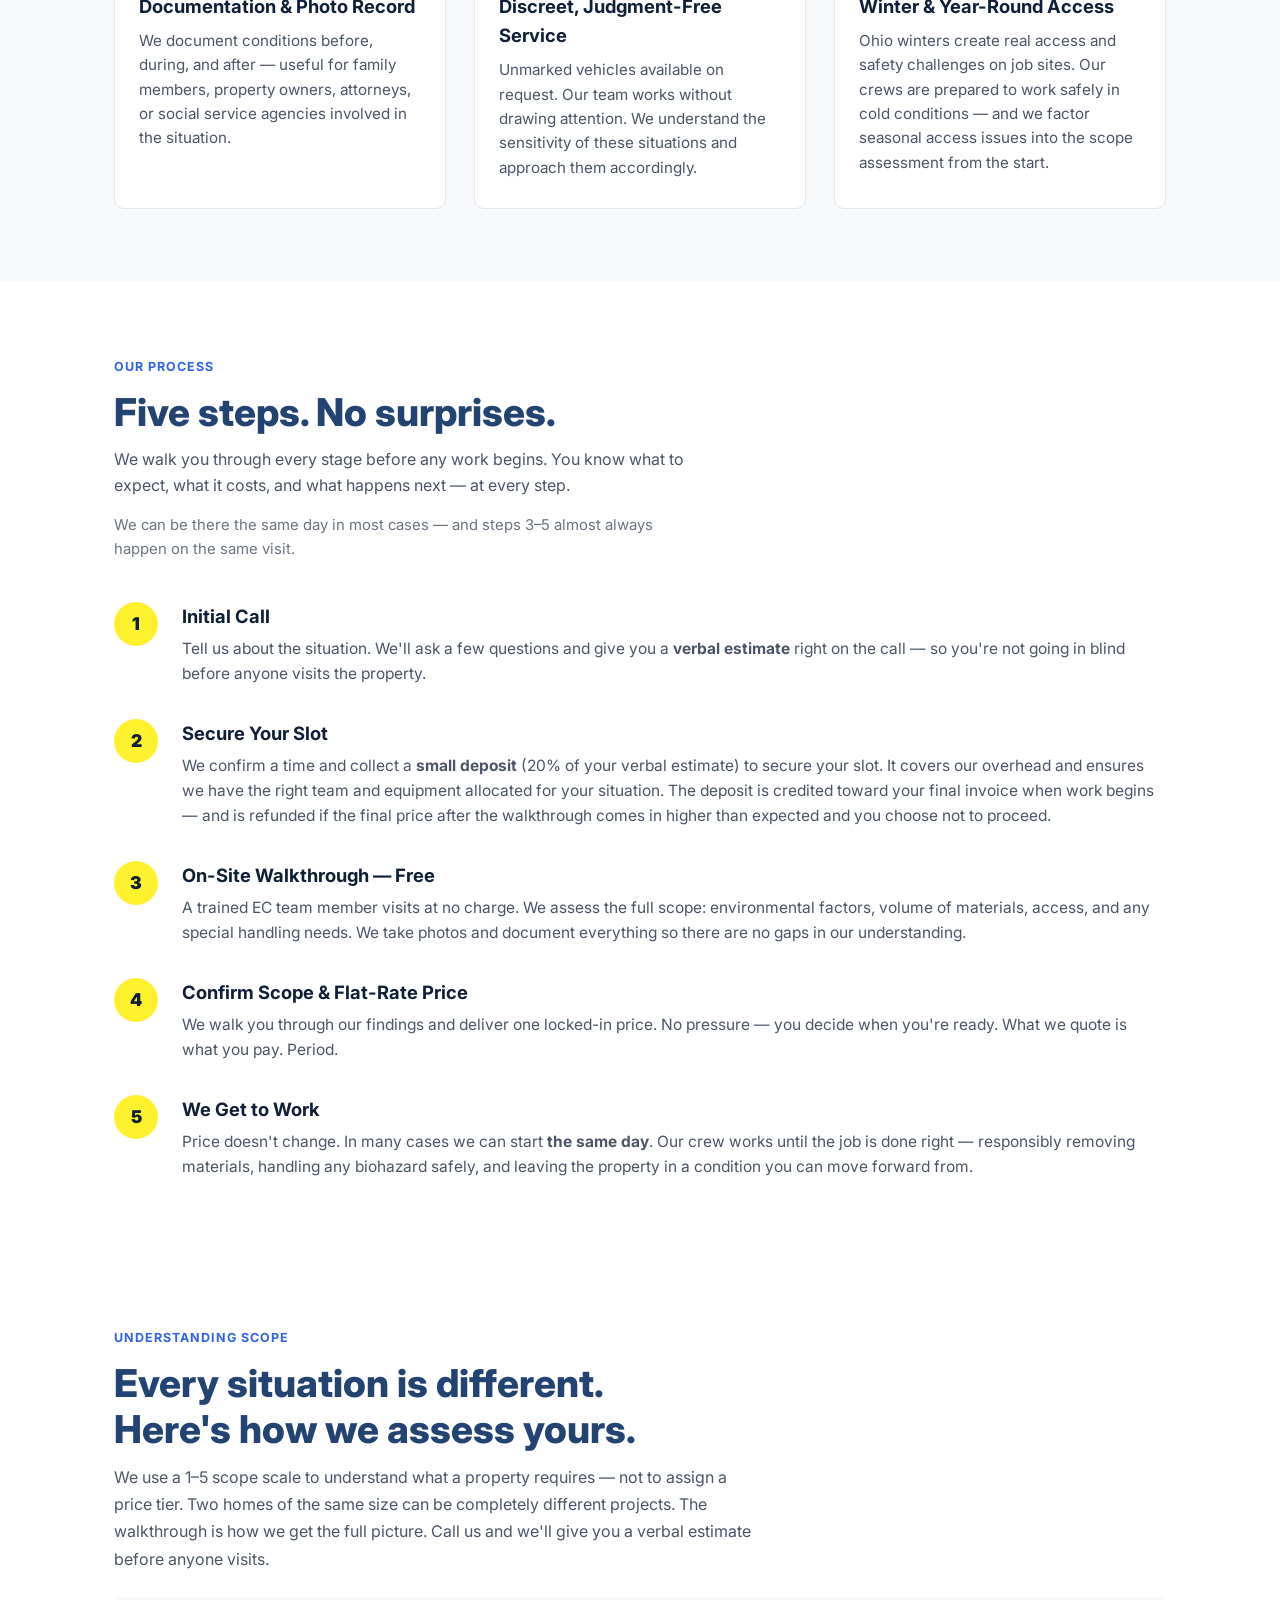
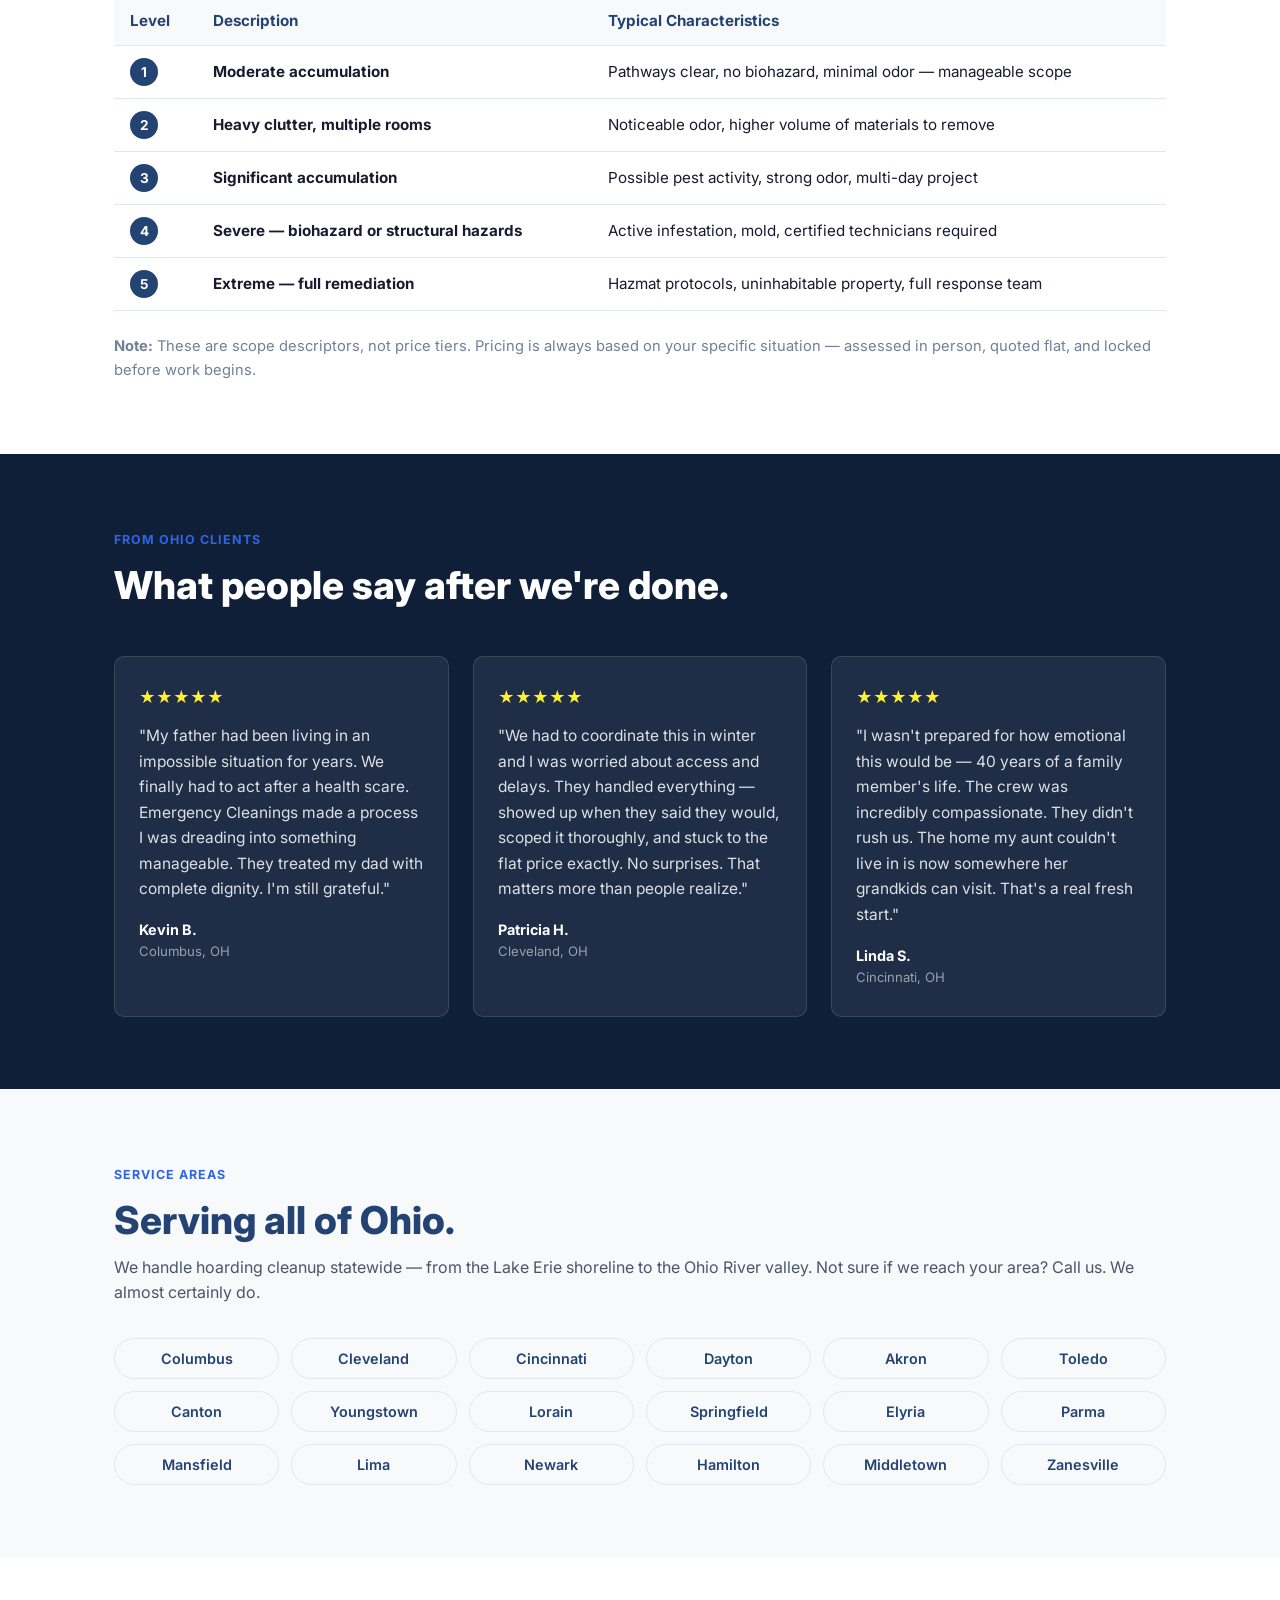
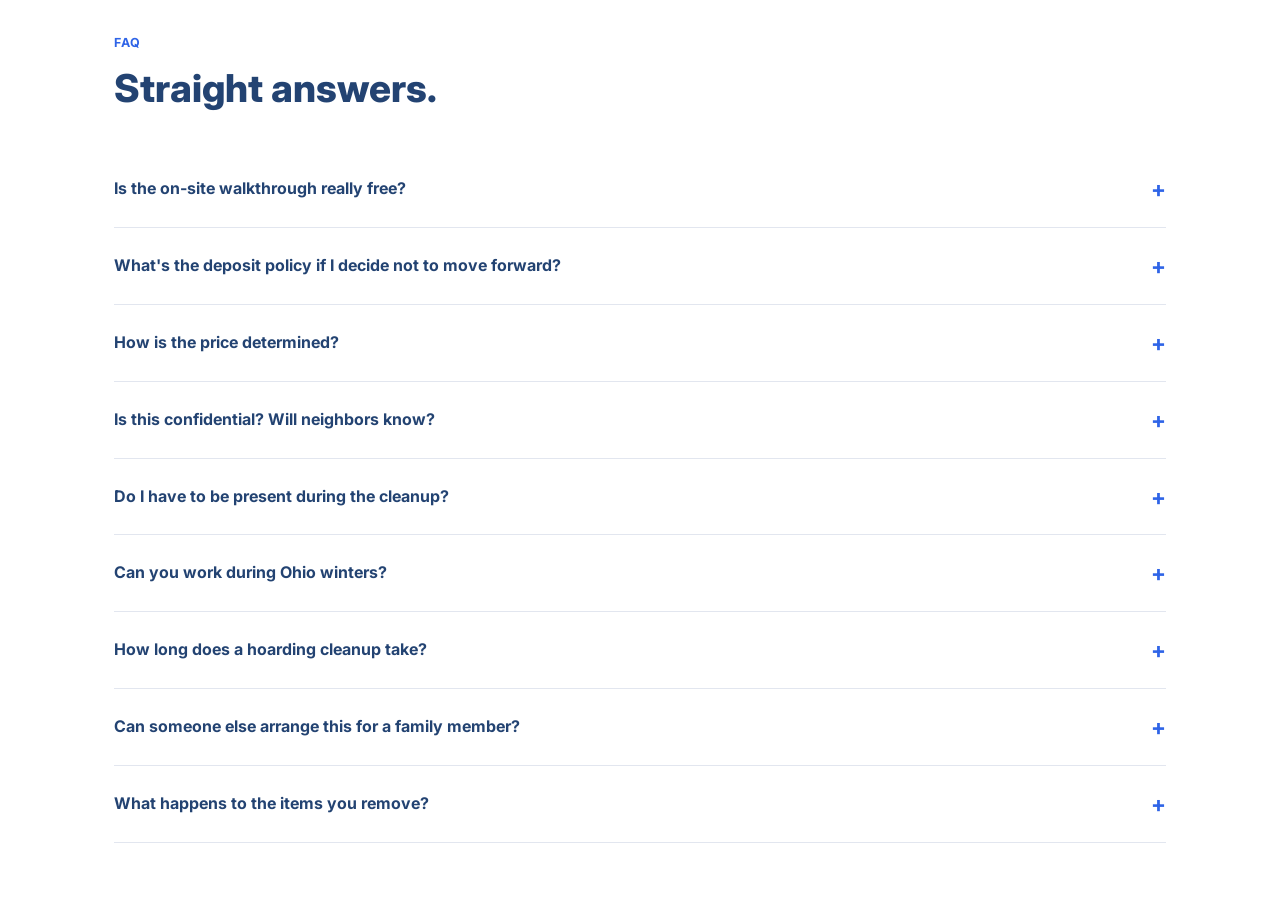
==== commit bba45fb6: "Stats: local OH crews; add financing badge" ====
--- a/ohio-hoarding-cleanup/index.html
+++ b/ohio-hoarding-cleanup/index.html
@@ -97,6 +97,7 @@
           <span class="trust-badge">🤝 Insurance Assistance</span>
           <span class="trust-badge">🔒 100% Discreet</span>
           <span class="trust-badge">⭐ Highly Rated</span>
+          <span class="trust-badge">💳 Financing Available</span>
         </div>
 
         <div class="stats-bar">
@@ -105,8 +106,8 @@
             <span class="stat__label">Jobs Completed</span>
           </div>
           <div class="stat">
-            <span class="stat__num">25+</span>
-            <span class="stat__label">States Served</span>
+            <span class="stat__num">Local</span>
+            <span class="stat__label">Ohio crews — not a franchise</span>
           </div>
           <div class="stat">
             <span class="stat__num">24/7</span>
@@ -477,4 +478,4 @@
       </details>
       <details class="faq-item">
         <summary>What happens to the items you remove?</summary>
-        <p>We sort where possible — items that can be donated go to donation, recyclables are handled responsibly. What can't be reused is disposed of through proper channels. We document the process and handle everything with respect for the property and +        <p>We sort where possible — items that can be donated go to donation, recyclables are handled responsibly. What can't be reused is disposed of through proper cha
